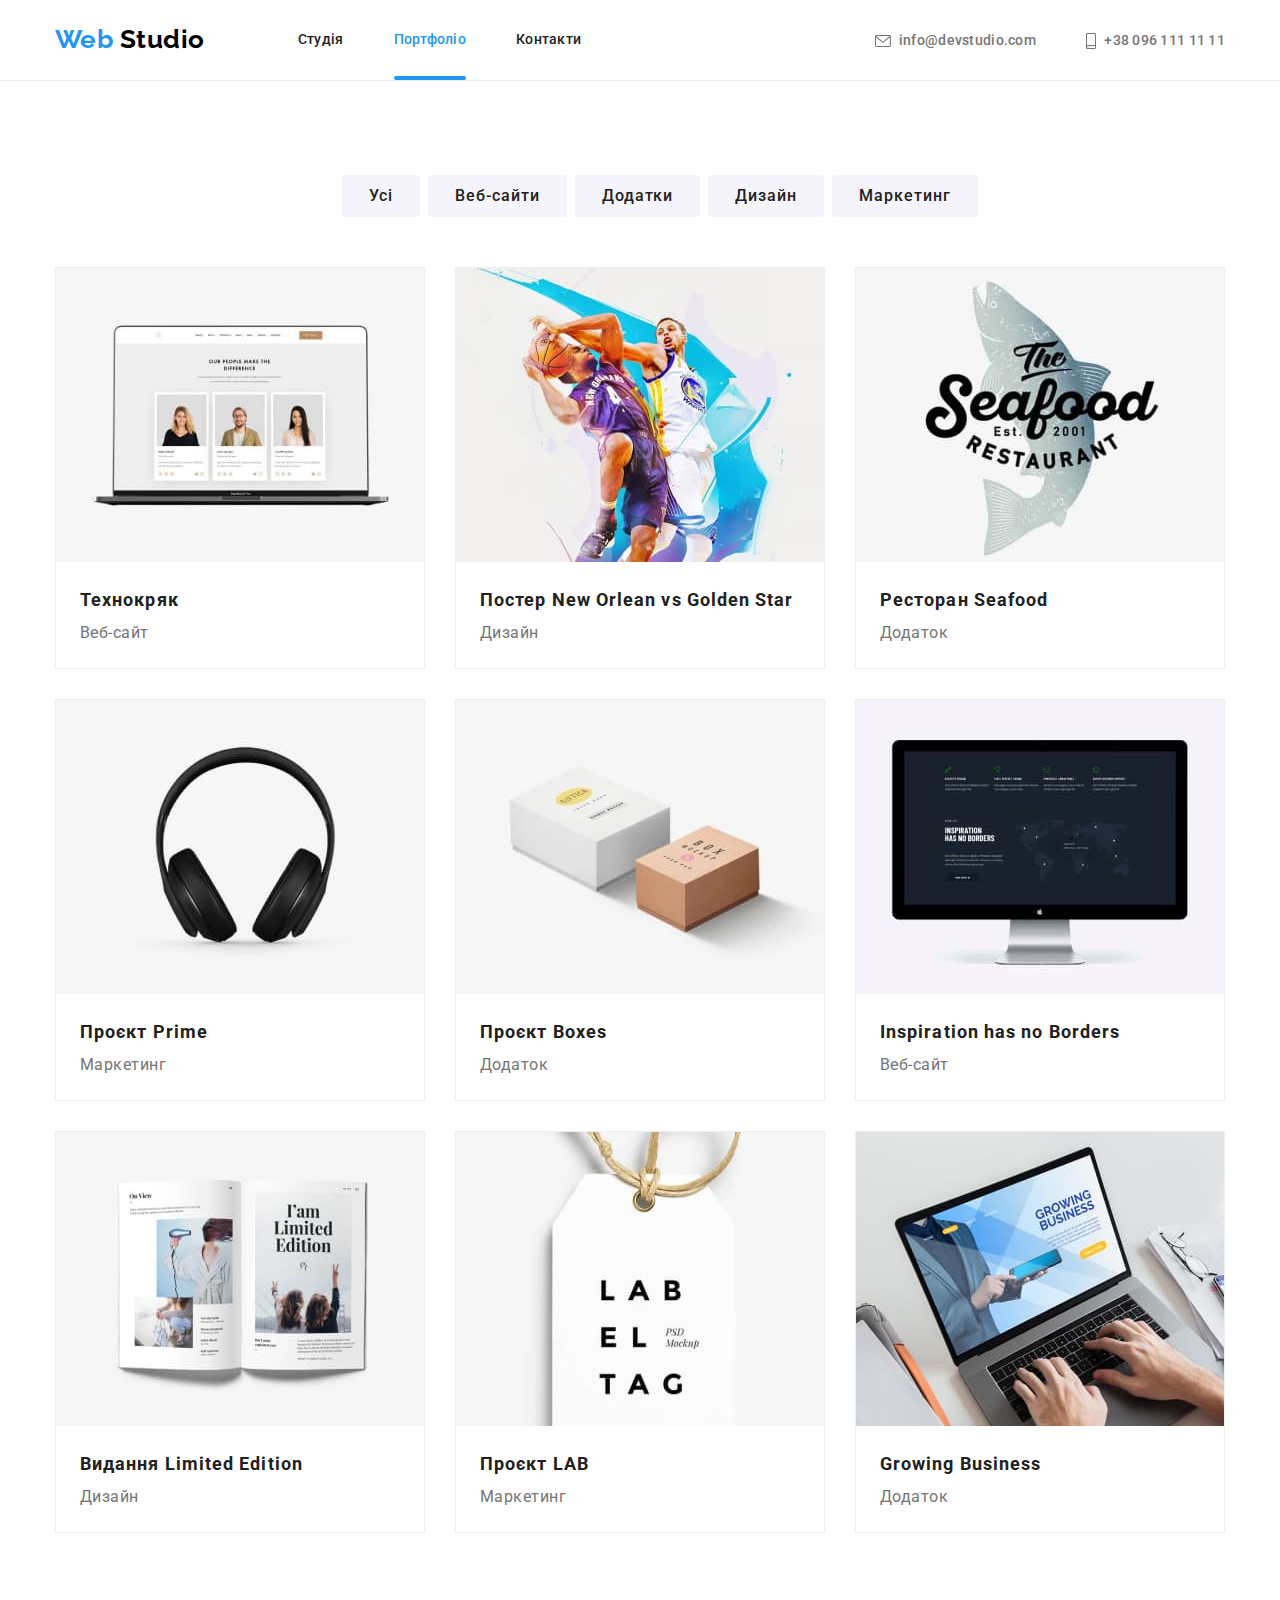
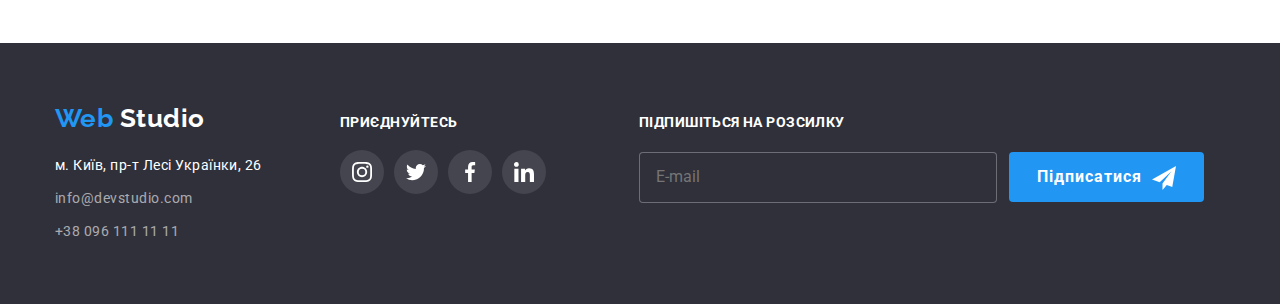
==== portfolio.html @ bea68368 "скопирова проект номер 6" ====
<!DOCTYPE html>
<html lang="uk">
	<head>
		<meta charset="UTF-8" />
		<meta http-equiv="X-UA-Compatible" content="IE=edge" />
		<meta name="viewport" content="width=device-width, initial-scale=1.0" />
		<link rel="preconnect" href="https://fonts.googleapis.com" />
		<link rel="preconnect" href="https://fonts.gstatic.com" crossorigin />
		<link
			href="https://fonts.googleapis.com/css2?family=Raleway:wght@700&family=Roboto:wght@400;500;700;900&display=swap"
			rel="stylesheet"
		/>
		<link
			rel="stylesheet"
			href="https://cdnjs.cloudflare.com/ajax/libs/modern-normalize/1.1.0/modern-normalize.min.css"
		/>
		<title>Web Studio Site</title>
		<link rel="stylesheet" href="CSS/styles.css" />
	</head>
	<body>
		<header class="page-header portfolio">
			<div class="container head">
				<nav>
					<ul class="site-nav">
						<li class="item icon">
							<a href="./index.html" class="logo">
								<span class="part-logo">Web</span>
								Studio
							</a>
						</li>
						<li class="item"><a href="./index.html" class="link">Студія</a></li>
						<li class="item"><a href="./portfolio.html" class="link current">Портфоліо</a></li>
						<li class="item"><a href="" class="link">Контакти</a></li>
					</ul>
				</nav>

				<ul class="list">
					<li class="item">
						<a href="mailto:info@devstudio.com" class="contacts">
							<svg class="icon-head" width="16px" height="12px">
								<use href="./images/symbol-defs.svg#icon-envelope" width="16px" heigth="12px"></use>
							</svg>
							info@devstudio.com
						</a>
					</li>
					<li class="item">
						<a href="tel:+380961111111" class="contacts">
							<svg class="icon-head" width="10px" height="16px">
								<use href="./images/symbol-defs.svg#icon-smartphone" width="10px" heigth="16px"></use>
							</svg>
							+38 096 111 11 11
						</a>
					</li>
				</ul>
			</div>
		</header>
		<main>
			<section class="section filter">
				<h1 class="visually-hiden">Фільтри по наших проєтах</h1>
				<ul class="filters">
					<li class="item"><button type="button" class="button">Усі</button></li>
					<li class="item"><button type="button" class="button">Веб-сайти</button></li>
					<li class="item"><button type="button" class="button">Додатки</button></li>
					<li class="item"><button type="button" class="button">Дизайн</button></li>
					<li class="item"><button type="button" class="button">Маркетинг</button></li>
				</ul>
				<h2 class="visually-hiden">Список наших проєктів</h2>
				<div class="container project-list">
					<ul class="projects">
						<li class="item">
							<a href="" class="project-link">
							<div class="overlay-box">	
							<img src="./images/portfolioimg/portfolioimg1.jpg" alt="Превью проекта Технокряк" width="370" />
							<div class="overlay"><p class="cover-text">Ресурс пропонує комплексні пропозиції з різним рівнем функціоналу та сервісів. Все це дозволить відвідувачу отримати вичерпні відомості про компанію чи приватну особу.</p></div>
							</div>
							<div class="container-descr">
							<h3 class="section-title project">Технокряк</h3>
								<p>Веб-сайт</p>
							</div>	
							</a>
						</li>
						<li class="item">
							<a href="" class="project-link">
							<div class="overlay-box">
							<img src="./images/portfolioimg/portfolioimg2.jpg" alt="Постер New Orlean vs Golden Star" width="370" />
							<div class="overlay"><p class="cover-text">Ресурс пропонує комплексні пропозиції з різним рівнем функціоналу та сервісів. Все це дозволить відвідувачу отримати вичерпні відомості про компанію чи приватну особу.</p></div>
							</div>
							<div class="container-descr">
							<h3 class="section-title project">
								Постер
								<span lang="en">New Orlean vs Golden Star</span>
							</h3>
							<p>Дизайн</p>
							</div>
							</a>
						</li>
						<li class="item">
							<a href="" class="project-link">
								<div class="overlay-box">
							<img src="./images/portfolioimg/portfolioimg3.jpg" alt="Превью додатка ресторана Seafood" width="370" />
							<div class="overlay"><p class="cover-text">Ресурс пропонує комплексні пропозиції з різним рівнем функціоналу та сервісів. Все це дозволить відвідувачу отримати вичерпні відомості про компанію чи приватну особу.</p></div>
							</div>
							<div class="container-descr">
							<h3 class="section-title project">
								Ресторан
								<span lang="en">Seafood</span>
							</h3>
							<p>Додаток</p>
							</div>
							</a>
						</li>
						<li class="item">
							<a href="" class="project-link">
								<div class="overlay-box">
							<img src="./images/portfolioimg/portfolioimg4.jpg" alt="Превью проекта Prime" width="370" />
							<div class="overlay"><p class="cover-text">Ресурс пропонує комплексні пропозиції з різним рівнем функціоналу та сервісів. Все це дозволить відвідувачу отримати вичерпні відомості про компанію чи приватну особу.</p></div>
							</div>
							<div class="container-descr">
							<h3 class="section-title project">
								Проєкт
								<span lang="en">Prime</span>
							</h3>
							<p>Маркетинг</p>
							</div>
							</a>
						</li>
						<li class="item">
							<a href="" class="project-link">
								<div class="overlay-box">
							<img src="./images/portfolioimg/portfolioimg5.jpg" alt="Превью проєкта Boxes" width="370" />
							<div class="overlay"><p class="cover-text">Ресурс пропонує комплексні пропозиції з різним рівнем функціоналу та сервісів. Все це дозволить відвідувачу отримати вичерпні відомості про компанію чи приватну особу.</p></div>
							</div>
							<div class="container-descr">
							<h3 class="section-title project">
								Проєкт
								<span lang="en">Boxes</span>
							</h3>
							<p>Додаток</p>
							</div>
							</a>
						</li>
						<li class="item">
							<a href="" class="project-link">
								<div class="overlay-box">
							<img
								src="./images/portfolioimg/portfolioimg6.jpg"
								alt="Превью веб сайта Inspiration has no Borders"
								width="370"
							/>
							<div class="overlay"><p class="cover-text">Ресурс пропонує комплексні пропозиції з різним рівнем функціоналу та сервісів. Все це дозволить відвідувачу отримати вичерпні відомості про компанію чи приватну особу.</p></div>
							</div>
							<div class="container-descr">
							<h3 lang="en" class="section-title project">Inspiration has no Borders</h3>
							<p>Веб-сайт</p>
							</div>
							</a>
						</li>
						<li class="item">
							<a href="" class="project-link">
								<div class="overlay-box">
							<img src="./images/portfolioimg/portfolioimg7.jpg" alt="Превью видання Limited Edition" width="370" />
							<div class="overlay"><p class="cover-text">Ресурс пропонує комплексні пропозиції з різним рівнем функціоналу та сервісів. Все це дозволить відвідувачу отримати вичерпні відомості про компанію чи приватну особу.</p></div>
							</div>
							<div class="container-descr">
							<h3 class="section-title project">
								Видання
								<span lang="en">Limited Edition</span>
							</h3>
							<p>Дизайн</p>
							</div>
							</a>
						</li>
						<li class="item">
							<a href="" class="project-link">
								<div class="overlay-box">
							<img src="./images/portfolioimg/portfolioimg8.jpg" alt="Превью проєкта LAB" width="370" />
							<div class="overlay"><p class="cover-text">Ресурс пропонує комплексні пропозиції з різним рівнем функціоналу та сервісів. Все це дозволить відвідувачу отримати вичерпні відомості про компанію чи приватну особу.</p></div>
							</div>
							<div class="container-descr">
							<h3 class="section-title project">
								Проєкт
								<span lang="en">LAB</span>
							</h3>
							<p>Маркетинг</p>
							</div>
							</a>
						</li>
						<li class="item">
							<a href="" class="project-link">
								<div class="overlay-box">
							<img src="./images/portfolioimg/portfolioimg9.jpg" alt="Превью додатка Growing Business" width="370" />
							<div class="overlay"><p class="cover-text">Ресурс пропонує комплексні пропозиції з різним рівнем функціоналу та сервісів. Все це дозволить відвідувачу отримати вичерпні відомості про компанію чи приватну особу.</p></div>
							</div>
							<div class="container-descr">
							<h3 lang="en" class="section-title project">Growing Business</h3>
							<p>Додаток</p>
							</div>
							</a>
						</li>
					</ul>
				</div>
			</section>
		</main>
		<footer class="page-footer">
			<div class="footer-block">
				<div class="container foot">
					<a href="./index.html" class="logo">
						<span class="part-logo">Web</span>
						Studio
					</a>
					<address class="address">
						<p class="street">м. Київ, пр-т Лесі Українки, 26</p>
						<ul>
							<li class="mail"><a href="mailto:info@devstudio.com" class="contacts mail">info@devstudio.com</a></li>
							<li><a href="tel:+380961111111" class="contacts">+38 096 111 11 11</a></li>
						</ul>
					</address>
				</div>
				<div class="foot-networkslist">
					<h4 class="join-us">Приєднуйтесь</h4>
					<ul class="networks-list">
								<li class="item">
									<a href="" class="networks webstudio">
										<svg class="networks-icon" width="20px" height="20px">
											<use href="./images/symbol-defs.svg#icon-instagram"></use>
										</svg>
									</a>
								</li>
								<li class="item">
									<a href="" class="networks  webstudio">
										<svg class="networks-icon" width="20px" height="20px">
											<use href="./images/symbol-defs.svg#icon-twitter"></use>
										</svg>
									</a>
								</li>
								<li class="item">
									<a href="" class="networks  webstudio">
										<svg class="networks-icon" width="20px" height="20px">
											<use href="./images/symbol-defs.svg#icon-facebook"></use>
										</svg>
									</a>
								</li>
								<li class="item">
									<a href="" class="networks  webstudio">
										<svg class="networks-icon" width="20px" height="20px">
											<use href="./images/symbol-defs.svg#icon-linkedin"></use>
										</svg>
									</a>
								</li>
							</ul>
						</li>
					</ul>
				</div>
				<div class="subscribe-container">
					<b class="subscribe">Підпишіться на розсилку</b>
					<form class="subscribe-form" autocomplete="off">
						<label class="subscribe-label">
							<input type="email" name="email" class="subscribe-input" placeholder="E-mail">
						</label>
						<button type="submit" class="button subscr">Підписатися</button>
					</form>
				</div>
			</div>
		</footer>
	</body>
</html>
---- CSS/styles.css ----
/* #2196F3 - акцент */
/* #757575 - цвет контактов шапки */
/* #212121 - цвет заголовков, цвет навигации*/
/* #757575 - цвет абзацев */
/* #2F303A - цвет герой-футер */
/* #F5F5F5 - цвет секция 3,4 */
/* #F5F4FA - цвет секция команда */
/* #000000 - цвет лого */
/* #FFFFFF - цвет адрес,  цвет фона шапки, главного заголовка */
:root {
	--acent-color: #2196f3;
	--primary-text-color: #757575;
	--title-text-color: #212121;
}

body {
	background-color: #ffffff;
	color: var(--primary-text-color);
	font-family: Roboto, sans-serif;
	letter-spacing: 0.03em;
	/* width: 1600px; */
	justify-content: center;
}
ul {
	list-style: none;
}
.visually-hiden {
	position: absolute;
	width: 1px;
	height: 1px;
	margin: -1px;
	border: 0;
	padding: 0;
	clip: rect(0, 0, 0, 0);
	overflow: hidden;
}
/* Header CSS */
.container {
	width: 1200px;
	padding-left: 15px;
	padding-right: 15px;
	margin: 0 auto;
}
.head {
	display: flex;
	align-items: center;
}
.page-header {
	background-color: #ffffff;
}
nav {
	display: block;
}
.logo {
	display: block;
	padding-top: 24px;
	padding-bottom: 25px;
	color: #000000;
	font-family: Raleway, sans-serif;
	font-weight: 700;
	font-size: 26px;
	line-height: 1.19;
	text-decoration: none;
}

.part-logo {
	color: var(--acent-color);
}
.site-nav {
	display: flex;
	padding: 0;
	margin: 0;
}
.site-nav .item:not(:last-child) {
	margin-right: 50px;
}
.site-nav .item:first-child {
	margin-right: 93px;
}

.site-nav .link {
	display: block;
	padding-top: 32px;
	padding-bottom: 32px;

	color: var(--title-text-color);
	font-weight: 500;
	font-size: 14px;
	line-height: 1.14;
	letter-spacing: 0.02em;
	text-decoration: none;

	transition-property: color;
	transition-duration: 250ms;
	transition-timing-function: cubic-bezier(0.4, 0, 0.2, 1);
}
.site-nav .link:hover,
.site-nav .link:focus {
	color: var(--acent-color);
}
.site-nav .link.current {
	position: relative;
	color: var(--acent-color);
}
.site-nav .link.current::after {
	position: absolute;
	content: "";
	height: 4px;
	width: 100%;
	background-color: var(--acent-color);
	bottom: 0;
	left: 0;
	border-radius: 2px;
}

.list {
	display: flex;
	margin: 0;
	padding: 0;
	margin-left: auto;
}

.list .item:not(:last-child) {
	margin-right: 50px;
}
/* .list .item:first-child {
	margin-right: 50px;
} */

.page-header .contacts {
	color: #757575;
	fill: #757575;
	font-weight: 500;
	font-size: 14px;
	line-height: 1.14;
	letter-spacing: 0.02em;
	text-decoration: none;

	transition-property: fill, color;
	transition-duration: 250ms;
	transition-timing-function: cubic-bezier(0.4, 0, 0.2, 1);
}
.page-header .contacts:hover,
.page-header .contacts:focus {
	color: var(--acent-color);
	fill: var(--acent-color);
}
.icon-head {
	margin-right: 5px;
	vertical-align: middle;
}

/* Hero CSS */

.hero {
	margin: 0 auto;
	width: 1600px;
	height: 600px;
	padding-top: 200px;
	padding-bottom: 210px;
	background-color: #2f303a;
	background-image: linear-gradient(to right, rgba(47, 48, 58, 0.4), rgba(47, 48, 58, 0.4)), url("../images/Hero.jpg");
	background-position: center;
	text-align: center;
	justify-content: center;
}

.hero-title {
	margin-top: 0;
	margin-bottom: 30px;

	color: #ffffff;
	font-weight: 900;
	font-size: 44px;
	line-height: 1.36;
	letter-spacing: 0.06em;
	text-align: center;
	text-transform: uppercase;
}
.button {
	padding: 10px 32px;
	background-color: var(--acent-color);
	font-family: Roboto, sans-serif;
	color: #ffffff;
	cursor: pointer;
	font-weight: 700;
	font-size: 16px;
	line-height: 1.88;
	letter-spacing: 0.06em;
	border-radius: 4px;
	border-color: transparent;
}
.backdrop {
	position: fixed;
	left: 0;
	top: 0;
	width: 100%;
	height: 100%;

	background-color: rgba(0, 0, 0, 0.2);
	z-index: 1;
	transition-property: opacity;
	transition-duration: 250ms;
	transition-timing-function: cubic-bezier(0.4, 0, 0.2, 1);
}
.modal {
	position: absolute;
	top: 50%;
	left: 50%;
	transform: translate(-50%, -50%) scale(1);
	width: 512px;
	/* height: 581px; */
	background-color: #ffffff;
	justify-content: center;
	align-items: center;
	padding: 8px;
	transition: transform 250ms cubic-bezier(0.4, 0, 0.2, 1);
}
.close-modal {
	position: absolute;
	top: 8px;
	right: 8px;
	display: flex;
	margin-left: auto;
	padding: 0;
	width: 30px;
	height: 30px;
	border: 1px solid;
	border-radius: 50%;
	border-color: rgba(0, 0, 0, 0.1);
	fill: #000000;
	background-color: transparent;
	transition-property: fill;
	transition-duration: 250ms;
	transition-timing-function: cubic-bezier(0.4, 0, 0.2, 1);
	cursor: pointer;
}
.close-modal:hover,
.close-modal:focus {
	fill: var(--acent-color);
}
.backdrop.is-hidden {
	opacity: 0;
	pointer-events: none;
}
.backdrop.is-hidden .modal {
	transform: translate(-50%, -50%) scale(0.8);
}

/* FORM CSS*/
.form-container {
	width: 100%px;
	padding: 32px;
}
.form-title {
	display: block;
	font-size: 20px;
	font-weight: 700;
	color: #212121;
	line-height: 1.17;
	letter-spacing: 0.03em;
	text-align: center;
	margin-bottom: 12px;
}

.form-label {
	display: flex;
	flex-direction: column;
	margin-bottom: 10px;
}
.input-container {
	display: flex;
	position: relative;
	width: 100%;
	fill: #212121;
	transition-property: fill;
	transition-duration: 250ms;
	transition-timing-function: cubic-bezier(0.4, 0, 0.2, 1);
}
.icon-form {
	position: absolute;
	top: 50%;
	left: 15px;
	transform: translate(0%, -50%);
}
.form-area {
	outline: none;
	display: block;
	width: 100%;
	border: 1px solid rgba(33, 33, 33, 0.2);
	border-radius: 4px;
	padding: 11px 42px;
	font-size: 12px;
	line-height: 16px;
	transition-property: border-color;
	transition-duration: 250ms;
	transition-timing-function: cubic-bezier(0.4, 0, 0.2, 1);
}
.form-area:focus {
	border-color: #2196f3;
}
.input-container:focus-within {
	fill: #2196f3;
}

.label-name {
	margin-right: auto;
	margin-bottom: 4px;
	font-size: 12px;
	color: #757575;
	line-height: 1.16;
	letter-spacing: 0.01em;
}
.coment-form {
	outline: none;
	resize: none;
	padding: 12px 16px;
	height: 120px;
	border: 1px solid rgba(33, 33, 33, 0.2);
	border-radius: 4px;
	transition-property: border-color;
	transition-duration: 250ms;
	transition-timing-function: cubic-bezier(0.4, 0, 0.2, 1);
}
.coment-form:focus {
	border-color: #2196f3;
}
.coment-form::placeholder {
	font-size: 14px;
	color: rgba(117, 117, 117, 0.5);
	line-height: 1.16;
	letter-spacing: 0.01em;
}

.label-check {
	display: block;
	margin-right: auto;
	margin-top: 20px;
	align-items: center;
	justify-content: center;
}
.check-agree {
	font-size: 14px;
	line-height: 1.71;
	color: #757575;
	letter-spacing: 0.03em;
}
.check-agree a {
	font-size: 14px;
	line-height: 1.71;
	color: var(--acent-color);
	letter-spacing: 0.03em;
}
.checkbox {
	position: absolute;
	width: 1px;
	height: 1px;
	margin: -1px;
	border: 0;
	padding: 0;
	clip: rect(0, 0, 0, 0);
	overflow: hidden;
}
.check-icon {
	display: inline-block;
	width: 16px;
	height: 15px;
	border: 2px solid #212121;
	border-radius: 4px;
	margin-right: 7px;
	vertical-align: middle;
	transition-property: border-color, background-image, background-color;
	transition-duration: 250ms;
	transition-timing-function: cubic-bezier(0.4, 0, 0.2, 1);
}
.checkbox:checked + .check-icon {
	/* background-origin: border-box; */
	border-color: transparent;
	background-color: #2196f3;
	background-image: url("../images/icon-check.svg");
	background-size: contain;
	background-repeat: no-repeat;
	background-position: center;
}
.sumbit-form {
	display: block;
	margin: 0 auto;
	margin-top: 30px;
	font-size: 16px;
	font-weight: 700;
	line-height: 1.87;
	letter-spacing: 0.06em;
	padding: 10px 52px;
	color: #ffffff;
	background-color: var(--acent-color);
	border-radius: 4px;
	border-color: transparent;
	cursor: pointer;
}
/* MAIN CSS (without hero) */
.section.features {
	padding-top: 94px;
	padding-bottom: 59px;
}
.section .section-title {
	color: var(--title-text-color);

	font-size: 14px;
	line-height: 1.14;
}

.preference {
	display: flex;
	width: 1200px;
	padding-left: 15px;
	padding-right: 15px;
	margin: 0 auto;
}
.preference .item {
	width: 270px;
}
.preference .item:not(:last-child) {
	margin-right: 30px;
}

.preference .section-title {
	margin-top: 0;
	margin-bottom: 10px;
}
/* .preference .item::before {
	display: block;
	content: "";
	height: 120px;
	background-color: #f5f4fa;
	margin-bottom: 30px;
	background-position: center;
	background-repeat: no-repeat;
	background-size: 70px 70px; */

/* .details::before { */
/* background-image: url("../images/antenna\ 1.svg"); */
.iconbox {
	border-radius: 4px;
	background-color: #f5f4fa;
	/* height: 120px; */
	text-align: center;
	align-items: center;
	margin-bottom: 30px;
}
.iconbox .icon {
	margin-top: 25px;
	margin-bottom: 25px;
}

.preference .text {
	font-size: 14px;
	line-height: 1.71;
	margin-top: 0;
	margin-bottom: 0;
}

/* .container.teams {
	padding-bottom: 94px;
	padding-top: 94px;
} */
.section.workfield {
	width: 1200px;
	padding-left: 15px;
	padding-right: 15px;
	margin: 0 auto;
	padding-top: 56px;
	padding-bottom: 94px;
}
.our-workfield {
	display: flex;
	padding: 0;
}
.our-workfield .item {
	width: 370px;
	height: 294px;
	position: relative;
}
.item-descr {
	display: block;
	position: absolute;
	text-align: center;
	justify-content: center;
	height: 70px;
	width: 370px;
	background-color: rgba(47, 48, 58, 0.8);
	bottom: 0px;
	left: 0;
	padding-top: 27px;
	padding-bottom: 27px;
}
.item-descr h3 {
	font-size: 14px;
	font-weight: 700;
	line-height: 1.17;
	letter-spacing: 0.03em;
	text-transform: uppercase;
	color: #ffffff;
	margin: 0;
}

.team .item {
	border: 1px solid #eeeeee;
	border-bottom-right-radius: 4px;
	border-bottom-left-radius: 4px;
	box-shadow: 0px 1px 3px rgba(0, 0, 0, 0.12), 0px 1px 1px rgba(0, 0, 0, 0.14), 0px 2px 1px rgba(0, 0, 0, 0.2);
}
.our-workfield .item:not(:last-child) {
	margin-right: 30px;
}

.section-title.work,
.section-title.crew,
.section-title.clients {
	margin-top: 0;
	margin-bottom: 50px;
	font-size: 36px;
	line-height: 1.17;
	text-align: center;
}

.section.team {
	background-color: #f5f4fa;
	padding-top: 94px;
	padding-bottom: 94px;
}
.team {
	display: flex;
	padding: 0;
	margin: 0;
}
.team .item {
	background-color: #ffffff;
	width: 270px;
}
.team .item:not(:last-child) {
	margin-right: 30px;
}
.team-descr {
	padding: 30px 32px;
}
.section-title.person {
	margin: 0;
	margin-bottom: 10px;
	font-weight: 500;
	font-size: 16px;
	line-height: 1.2;
	text-align: center;
}

.position {
	margin-top: 0;
	margin-bottom: 16px;
	font-size: 16px;
	line-height: 1.2;
	text-align: center;
}
.networks-list {
	display: flex;
	justify-content: center;
	margin: 0;
	padding: 0;
}
.networks-list .item {
	background-color: transparent;
	box-shadow: none;
	border-color: transparent;
	border-radius: 50%;
}
.networks {
	width: 44px;
	height: 44px;
	display: flex;
	justify-content: center;
	align-items: center;
	border-radius: 50%;
	background-color: transparent;
	fill: #afb1b8;

	transition-property: background-color, fill;
	transition-duration: 250ms;
	transition-timing-function: cubic-bezier(0.4, 0, 0.2, 1);
}
.networks-list .item:not(:last-child) {
	margin-right: 10px;
}

.networks:hover,
.networks:focus {
	background-color: var(--acent-color);
	fill: #ffffff;
}
.networks-icon {
	width: 20px;
	height: 20px;
}

.section.our-clients {
	padding-top: 94px;
	padding-bottom: 94px;
}

.clients-list {
	display: flex;
	justify-content: center;
	padding: 0;
	margin: 0;
}

.client-link {
	fill: #afb1b8;
	display: flex;
	justify-content: center;
	align-items: center;
	height: 92px;
	width: 170px;
	border: 1px solid #afb1b8;
	border-radius: 4px;

	transition-property: fill;
	transition-duration: 250ms;
	transition-timing-function: cubic-bezier(0.4, 0, 0.2, 1);
}

.client-link:hover,
.client-link:focus {
	border-color: var(--acent-color);
	fill: var(--acent-color);
}
.clients-list .item:not(:last-child) {
	margin-right: 30px;
}
/* footer CSS */

.page-footer {
	background-color: #2f303a;
	padding-top: 60px;
	padding-bottom: 60px;
}
.footer-block {
	display: flex;
	width: 1200px;
	margin: 0 auto;
	align-items: baseline;
}
.container.foot {
	width: 270px;
	margin: 0;
}
.page-footer .logo {
	padding-top: 0;
	padding-bottom: 0;
	color: #ffffff;
}
.street {
	margin: 0;
	margin-bottom: 9px;
	color: #ffffff;
	font-style: normal;
	font-size: 14px;
	line-height: 1.71;
}
.address {
	margin-top: 20px;
}
.address ul {
	padding: 0;
	margin: 0;
}
.mail {
	margin-bottom: 9px;
}
.page-footer .contacts {
	color: rgba(255, 255, 255, 0.6);
	font-style: normal;

	font-size: 14px;
	line-height: 1.71;
	text-decoration: none;
}
.foot-networkslist {
	font-size: 14px;
	font-weight: 700;
	color: #ffffff;
	text-transform: uppercase;
	padding-left: 30px;
}
.join-us {
	margin: 0;
	margin-bottom: 20px;
}
.networks.webstudio {
	background-color: rgba(255, 255, 255, 0.1);
	fill: #ffffff;
	cursor: pointer;
}
.networks.webstudio:hover,
.networks.webstudio:focus {
	background-color: var(--acent-color);
}
.subscribe-container {
	padding-left: 93px;
}
.subscribe {
	display: block;
	color: #ffffff;
	font-weight: 700;
	font-size: 14px;
	line-height: 1.43;
	letter-spacing: 0.03em;
	text-transform: uppercase;
	margin-bottom: 20px;
}
.subscribe-form {
	display: flex;
	align-items: center;
}
.subscribe-input {
	width: 358px;
	margin-right: 12px;
	padding: 15px 16px;
	outline: none;
	border: 1px solid rgba(255, 255, 255, 0.3);
	border-radius: 4px;
	background-color: #2f303a;
	color: #ffffff;
}
.button.subscr {
	padding: 0;
	padding: 10px 28px;
	border: none;
}
.button.subscr::after {
	content: "";
	display: inline-block;
	vertical-align: middle;
	margin-left: 10px;
	width: 24px;
	height: 24px;
	background-color: transparent;
	background-image: url(../images/icon-send.svg);
	background-position: center;
	background-size: contain;
}
.subscribe-button {
	/* font-family: Roboto, sans-serif;
	padding: 10px 28px;
	border-color: transparent;
	background-color: var(--acent-color);
	color: #ffffff;
	font-size: 16px;
	line-height: 1.87;
	letter-spacing: 0.06em;
	border-radius: 4px; */
}
/* portfolio filters CSS */
.page-header.portfolio {
	border-bottom: 1px solid #ececec;
}
.section.filter {
	padding-top: 94px;
	padding-bottom: 94px;
}
.filters {
	display: flex;
	margin: 0;
	justify-content: center;
}

.filters .button {
	border-color: transparent;
	border-radius: 4px;
	padding: 6px 25px;

	color: #212121;
	background-color: #f5f4fa;
	font-weight: 500;
	font-size: 16px;
	line-height: 1.62;

	transition-property: background-color, color;
	transition-duration: 250ms;
	transition-timing-function: cubic-bezier(0.4, 0, 0.2, 1);
}
.filters .item:not(:last-child) {
	margin-right: 8px;
}

.filters .button:hover,
.filters .button:focus {
	color: #ffffff;
	background-color: var(--acent-color);
}
.container.project-list {
	padding-top: 50px;
}
.section-title.project {
	margin: 0px;
	/* margin-bottom: 4px; */
	font-size: 18px;
	line-height: 2;
	letter-spacing: 0.06em;
}

.projects {
	display: flex;
	flex-wrap: wrap;
	margin-top: 0px;
	/* margin-bottom: 94px; */
	padding: 0px;
}
.project-link {
	display: block;
	width: 370;
	position: relative;

	color: #757575;
	text-decoration: none;
	cursor: pointer;
}
.projects .item {
	width: 370px;
	border: 1px solid #eeeeee;
	margin-bottom: 30px;
	margin-right: 30px;
	transition-property: box-shadow;
	transition-duration: 250ms;
	transition-timing-function: cubic-bezier(0.4, 0, 0.2, 1);
}
.project-link img {
	display: block;
}

.cover-text {
	/* display: block;
	position: absolute;
	height: 294px;
	width: 100%; */
	font-size: 18px;
	line-height: 1.55;
	letter-spacing: 0.03em;
	color: #ffffff;
	margin: 0;
	padding: 63px 24px;
	/* top: 0;
	left: 0;
	opacity: 0; */
}
.overlay-box {
	position: relative;
	overflow: hidden;
}
.overlay {
	position: absolute;
	top: 0;
	left: 0;
	width: 100%;
	height: 100%;
	background-color: rgba(33, 150, 243, 0.9);
	transform: translateY(100%);
	transition: transform 250ms cubic-bezier(0.4, 0, 0.2, 1);
}

.project-link:hover .overlay,
.project-link:focus .overlay {
	transform: translate(0);
}

.project-descr {
	padding: 20px 24px;
}
.projects .item:nth-child(3n) {
	margin-right: 0px;
}
.projects .item:nth-last-child(-n + 3) {
	margin-bottom: 0px;
}
.projects .item:hover,
.projects .item:focus {
	box-shadow: 0px 1px 1px rgba(0, 0, 0, 0.12), 0px 4px 4px rgba(0, 0, 0, 0.06), 1px 4px 6px rgba(0, 0, 0, 0.16);
}

.project-link p {
	margin: 0;
	/* margin-bottom: 20px; */
	font-size: 16px;
	line-height: 1.88;
}
.container-descr {
	width: 370px;
	padding: 20px 24px;
}

/* .projects p,
.projects h3 {
	margin-left: 24px;
} */
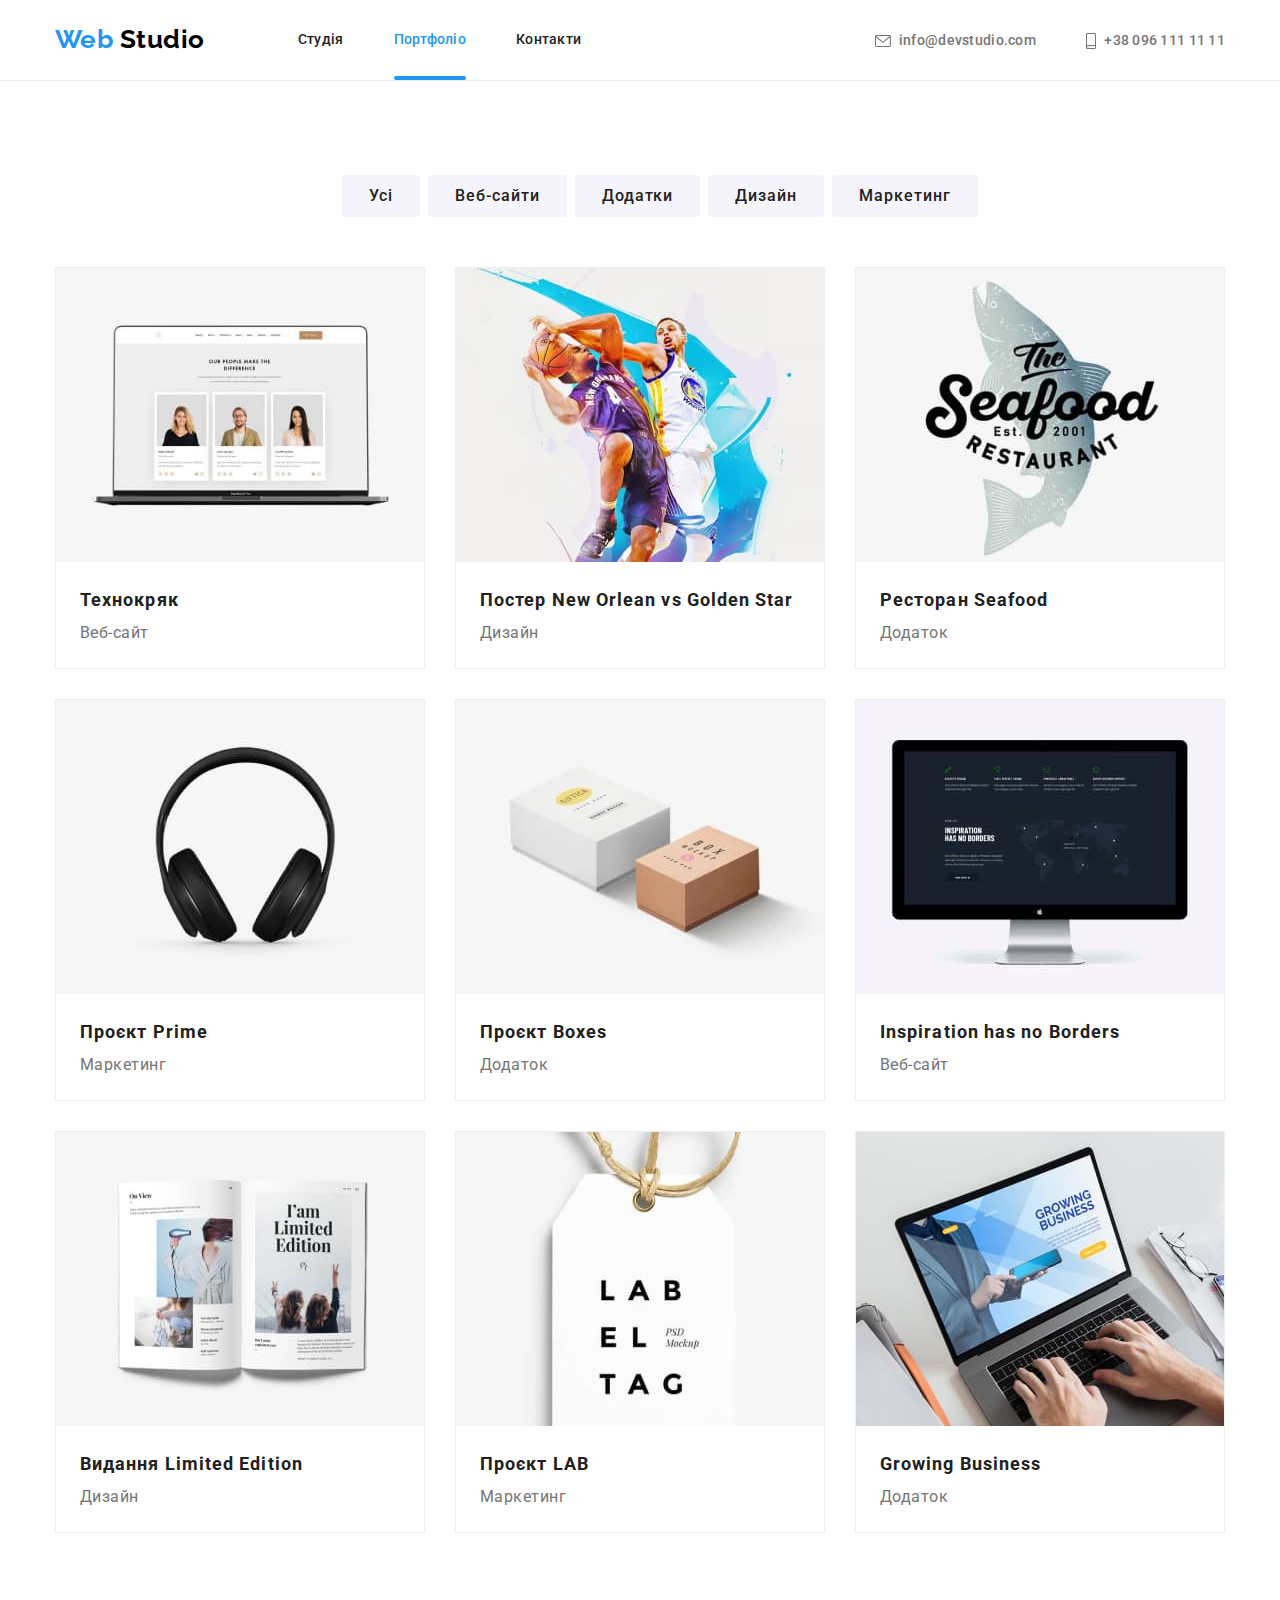
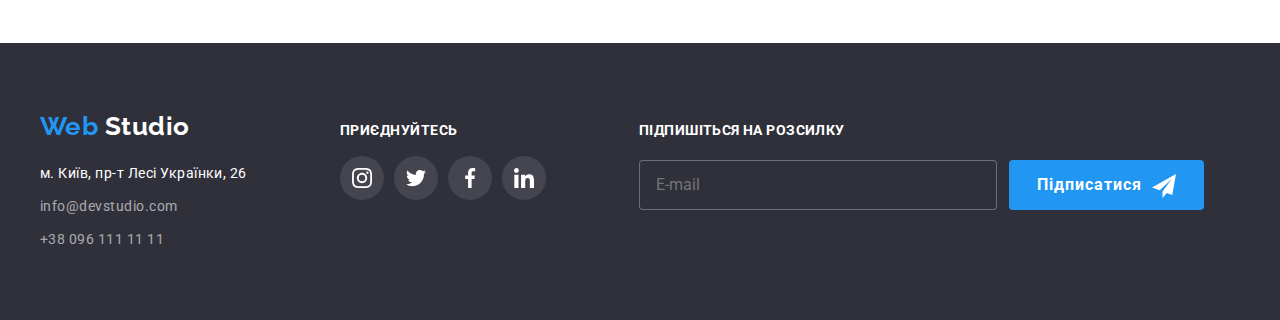
==== commit c01be111: "додав класи згідно BEM" ====
--- a/portfolio.html
+++ b/portfolio.html
@@ -18,34 +18,34 @@
 		<link rel="stylesheet" href="CSS/styles.css" />
 	</head>
 	<body>
-		<header class="page-header portfolio">
-			<div class="container head">
-				<nav>
-					<ul class="site-nav">
-						<li class="item icon">
+		<header class="page-header page-header--botom-line">
+			<div class="container container--position">
+				<nav class="nav">
+					<ul class="nav_list">
+						<li class="nav_item">
 							<a href="./index.html" class="logo">
-								<span class="part-logo">Web</span>
+								<span class="logo_design">Web</span>
 								Studio
 							</a>
 						</li>
-						<li class="item"><a href="./index.html" class="link">Студія</a></li>
-						<li class="item"><a href="./portfolio.html" class="link current">Портфоліо</a></li>
-						<li class="item"><a href="" class="link">Контакти</a></li>
+						<li class="nav_item"><a href="./index.html" class="nav_link ">Студія</a></li>
+						<li class="nav_item"><a href="./portfolio.html" class="nav_link nav_link--current">Портфоліо</a></li>
+						<li class="nav_item"><a href="" class="nav_link">Контакти</a></li>
 					</ul>
 				</nav>
 
-				<ul class="list">
-					<li class="item">
-						<a href="mailto:info@devstudio.com" class="contacts">
-							<svg class="icon-head" width="16px" height="12px">
+				<ul class="contacts">
+					<li class="contacts_item">
+						<a href="mailto:info@devstudio.com" class="contacts_link">
+							<svg class=" contacts_icon" width="16px" height="12px">
 								<use href="./images/symbol-defs.svg#icon-envelope" width="16px" heigth="12px"></use>
 							</svg>
 							info@devstudio.com
 						</a>
 					</li>
-					<li class="item">
-						<a href="tel:+380961111111" class="contacts">
-							<svg class="icon-head" width="10px" height="16px">
+					<li class="contacts_item">
+						<a href="tel:+380961111111" class="contacts_link">
+							<svg class="contacts_icon" width="10px" height="16px">
 								<use href="./images/symbol-defs.svg#icon-smartphone" width="10px" heigth="16px"></use>
 							</svg>
 							+38 096 111 11 11
@@ -55,145 +55,145 @@
 			</div>
 		</header>
 		<main>
-			<section class="section filter">
+			<section class="section">
 				<h1 class="visually-hiden">Фільтри по наших проєтах</h1>
-				<ul class="filters">
-					<li class="item"><button type="button" class="button">Усі</button></li>
-					<li class="item"><button type="button" class="button">Веб-сайти</button></li>
-					<li class="item"><button type="button" class="button">Додатки</button></li>
-					<li class="item"><button type="button" class="button">Дизайн</button></li>
-					<li class="item"><button type="button" class="button">Маркетинг</button></li>
+				<ul class="filters_list">
+					<li class="filters_item"><button type="button" class="button button--color">Усі</button></li>
+					<li class="filters_item"><button type="button" class="button button--color">Веб-сайти</button></li>
+					<li class="filters_item"><button type="button" class="button button--color">Додатки</button></li>
+					<li class="filters_item"><button type="button" class="button button--color">Дизайн</button></li>
+					<li class="filters_item"><button type="button" class="button button--color">Маркетинг</button></li>
 				</ul>
 				<h2 class="visually-hiden">Список наших проєктів</h2>
-				<div class="container project-list">
+				<div class="container container--padding-top">
 					<ul class="projects">
-						<li class="item">
-							<a href="" class="project-link">
-							<div class="overlay-box">	
+						<li class="projects_item">
+							<a href="" class="projects_link">
+							<div class="projects_overlay-box">	
 							<img src="./images/portfolioimg/portfolioimg1.jpg" alt="Превью проекта Технокряк" width="370" />
-							<div class="overlay"><p class="cover-text">Ресурс пропонує комплексні пропозиції з різним рівнем функціоналу та сервісів. Все це дозволить відвідувачу отримати вичерпні відомості про компанію чи приватну особу.</p></div>
-							</div>
-							<div class="container-descr">
-							<h3 class="section-title project">Технокряк</h3>
-								<p>Веб-сайт</p>
+							<div class="projects_overlay"><p class="projects_overlay-text">Ресурс пропонує комплексні пропозиції з різним рівнем функціоналу та сервісів. Все це дозволить відвідувачу отримати вичерпні відомості про компанію чи приватну особу.</p></div>
+							</div>
+							<div class="projects_descr">
+							<h3 class="projects_title">Технокряк</h3>
+								<p class="projects_type">Веб-сайт</p>
 							</div>	
 							</a>
 						</li>
-						<li class="item">
-							<a href="" class="project-link">
-							<div class="overlay-box">
+						<li class="projects_item">
+							<a href="" class="projects_link">
+							<div class="projects_overlay-box">
 							<img src="./images/portfolioimg/portfolioimg2.jpg" alt="Постер New Orlean vs Golden Star" width="370" />
-							<div class="overlay"><p class="cover-text">Ресурс пропонує комплексні пропозиції з різним рівнем функціоналу та сервісів. Все це дозволить відвідувачу отримати вичерпні відомості про компанію чи приватну особу.</p></div>
-							</div>
-							<div class="container-descr">
-							<h3 class="section-title project">
+							<div class="projects_overlay"><p class="projects_overlay-text">Ресурс пропонує комплексні пропозиції з різним рівнем функціоналу та сервісів. Все це дозволить відвідувачу отримати вичерпні відомості про компанію чи приватну особу.</p></div>
+							</div>
+							<div class="projects_descr">
+							<h3 class="projects_title">
 								Постер
 								<span lang="en">New Orlean vs Golden Star</span>
 							</h3>
-							<p>Дизайн</p>
-							</div>
-							</a>
-						</li>
-						<li class="item">
-							<a href="" class="project-link">
-								<div class="overlay-box">
+							<p  class="projects_type">Дизайн</p>
+							</div>
+							</a>
+						</li>
+						<li class="projects_item">
+							<a href="" class="projects_link">
+								<div class="projects_overlay-box">
 							<img src="./images/portfolioimg/portfolioimg3.jpg" alt="Превью додатка ресторана Seafood" width="370" />
-							<div class="overlay"><p class="cover-text">Ресурс пропонує комплексні пропозиції з різним рівнем функціоналу та сервісів. Все це дозволить відвідувачу отримати вичерпні відомості про компанію чи приватну особу.</p></div>
-							</div>
-							<div class="container-descr">
-							<h3 class="section-title project">
+							<div class="projects_overlay"><p class="projects_overlay-text">Ресурс пропонує комплексні пропозиції з різним рівнем функціоналу та сервісів. Все це дозволить відвідувачу отримати вичерпні відомості про компанію чи приватну особу.</p></div>
+							</div>
+							<div class="projects_descr">
+							<h3 class="projects_title">
 								Ресторан
 								<span lang="en">Seafood</span>
 							</h3>
-							<p>Додаток</p>
-							</div>
-							</a>
-						</li>
-						<li class="item">
-							<a href="" class="project-link">
-								<div class="overlay-box">
+							<p  class="projects_type">Додаток</p>
+							</div>
+							</a>
+						</li>
+						<li class="projects_item">
+							<a href="" class="projects_link">
+								<div class="projects_overlay-box">
 							<img src="./images/portfolioimg/portfolioimg4.jpg" alt="Превью проекта Prime" width="370" />
-							<div class="overlay"><p class="cover-text">Ресурс пропонує комплексні пропозиції з різним рівнем функціоналу та сервісів. Все це дозволить відвідувачу отримати вичерпні відомості про компанію чи приватну особу.</p></div>
-							</div>
-							<div class="container-descr">
-							<h3 class="section-title project">
+							<div class="projects_overlay"><p class="projects_overlay-text">Ресурс пропонує комплексні пропозиції з різним рівнем функціоналу та сервісів. Все це дозволить відвідувачу отримати вичерпні відомості про компанію чи приватну особу.</p></div>
+							</div>
+							<div class="projects_descr">
+							<h3 class="projects_title">
 								Проєкт
 								<span lang="en">Prime</span>
 							</h3>
-							<p>Маркетинг</p>
-							</div>
-							</a>
-						</li>
-						<li class="item">
-							<a href="" class="project-link">
-								<div class="overlay-box">
+							<p class="projects_type">Маркетинг</p>
+							</div>
+							</a>
+						</li>
+						<li class="projects_item">
+							<a href="" class="projects_link">
+								<div class="projects_overlay-box">
 							<img src="./images/portfolioimg/portfolioimg5.jpg" alt="Превью проєкта Boxes" width="370" />
-							<div class="overlay"><p class="cover-text">Ресурс пропонує комплексні пропозиції з різним рівнем функціоналу та сервісів. Все це дозволить відвідувачу отримати вичерпні відомості про компанію чи приватну особу.</p></div>
-							</div>
-							<div class="container-descr">
-							<h3 class="section-title project">
+							<div class="projects_overlay"><p class="projects_overlay-text">Ресурс пропонує комплексні пропозиції з різним рівнем функціоналу та сервісів. Все це дозволить відвідувачу отримати вичерпні відомості про компанію чи приватну особу.</p></div>
+							</div>
+							<div class="projects_descr">
+							<h3 class="projects_title">
 								Проєкт
 								<span lang="en">Boxes</span>
 							</h3>
-							<p>Додаток</p>
-							</div>
-							</a>
-						</li>
-						<li class="item">
-							<a href="" class="project-link">
-								<div class="overlay-box">
+							<p  class="projects_type">Додаток</p>
+							</div>
+							</a>
+						</li>
+						<li class="projects_item">
+							<a href="" class="projects_link">
+								<div class="projects_overlay-box">
 							<img
 								src="./images/portfolioimg/portfolioimg6.jpg"
 								alt="Превью веб сайта Inspiration has no Borders"
 								width="370"
 							/>
-							<div class="overlay"><p class="cover-text">Ресурс пропонує комплексні пропозиції з різним рівнем функціоналу та сервісів. Все це дозволить відвідувачу отримати вичерпні відомості про компанію чи приватну особу.</p></div>
-							</div>
-							<div class="container-descr">
-							<h3 lang="en" class="section-title project">Inspiration has no Borders</h3>
-							<p>Веб-сайт</p>
-							</div>
-							</a>
-						</li>
-						<li class="item">
-							<a href="" class="project-link">
-								<div class="overlay-box">
+							<div class="projects_overlay"><p class="projects_overlay-text">Ресурс пропонує комплексні пропозиції з різним рівнем функціоналу та сервісів. Все це дозволить відвідувачу отримати вичерпні відомості про компанію чи приватну особу.</p></div>
+							</div>
+							<div class="projects_descr">
+							<h3 lang="en" class="projects_title">Inspiration has no Borders</h3>
+							<p  class="projects_type">Веб-сайт</p>
+							</div>
+							</a>
+						</li>
+						<li class="projects_item">
+							<a href="" class="projects_link">
+								<div class="projects_overlay-box">
 							<img src="./images/portfolioimg/portfolioimg7.jpg" alt="Превью видання Limited Edition" width="370" />
-							<div class="overlay"><p class="cover-text">Ресурс пропонує комплексні пропозиції з різним рівнем функціоналу та сервісів. Все це дозволить відвідувачу отримати вичерпні відомості про компанію чи приватну особу.</p></div>
-							</div>
-							<div class="container-descr">
-							<h3 class="section-title project">
+							<div class="projects_overlay"><p class="projects_overlay-text">Ресурс пропонує комплексні пропозиції з різним рівнем функціоналу та сервісів. Все це дозволить відвідувачу отримати вичерпні відомості про компанію чи приватну особу.</p></div>
+							</div>
+							<div class="projects_descr">
+							<h3 class="projects_title">
 								Видання
 								<span lang="en">Limited Edition</span>
 							</h3>
-							<p>Дизайн</p>
-							</div>
-							</a>
-						</li>
-						<li class="item">
-							<a href="" class="project-link">
-								<div class="overlay-box">
+							<p class="projects_type">Дизайн</p>
+							</div>
+							</a>
+						</li>
+						<li class="projects_item">
+							<a href="" class="projects_link">
+								<div class="projects_overlay-box">
 							<img src="./images/portfolioimg/portfolioimg8.jpg" alt="Превью проєкта LAB" width="370" />
-							<div class="overlay"><p class="cover-text">Ресурс пропонує комплексні пропозиції з різним рівнем функціоналу та сервісів. Все це дозволить відвідувачу отримати вичерпні відомості про компанію чи приватну особу.</p></div>
-							</div>
-							<div class="container-descr">
-							<h3 class="section-title project">
+							<div class="projects_overlay"><p class="projects_overlay-text">Ресурс пропонує комплексні пропозиції з різним рівнем функціоналу та сервісів. Все це дозволить відвідувачу отримати вичерпні відомості про компанію чи приватну особу.</p></div>
+							</div>
+							<div class="projects_descr">
+							<h3 class="projects_title">
 								Проєкт
 								<span lang="en">LAB</span>
 							</h3>
-							<p>Маркетинг</p>
-							</div>
-							</a>
-						</li>
-						<li class="item">
-							<a href="" class="project-link">
-								<div class="overlay-box">
+							<p  class="projects_type">Маркетинг</p>
+							</div>
+							</a>
+						</li>
+						<li class="projects_item">
+							<a href="" class="projects_link">
+								<div class="projects_overlay-box">
 							<img src="./images/portfolioimg/portfolioimg9.jpg" alt="Превью додатка Growing Business" width="370" />
-							<div class="overlay"><p class="cover-text">Ресурс пропонує комплексні пропозиції з різним рівнем функціоналу та сервісів. Все це дозволить відвідувачу отримати вичерпні відомості про компанію чи приватну особу.</p></div>
-							</div>
-							<div class="container-descr">
-							<h3 lang="en" class="section-title project">Growing Business</h3>
-							<p>Додаток</p>
+							<div class="projects_overlay"><p class="projects_overlay-text">Ресурс пропонує комплексні пропозиції з різним рівнем функціоналу та сервісів. Все це дозволить відвідувачу отримати вичерпні відомості про компанію чи приватну особу.</p></div>
+							</div>
+							<div class="projects_descr">
+							<h3 lang="en" class="projects_title">Growing Business</h3>
+							<p class="projects_type">Додаток</p>
 							</div>
 							</a>
 						</li>
@@ -202,47 +202,47 @@
 			</section>
 		</main>
 		<footer class="page-footer">
-			<div class="footer-block">
-				<div class="container foot">
-					<a href="./index.html" class="logo">
-						<span class="part-logo">Web</span>
+			<div class="page-footer_block">
+				<div class="address_container">
+					<a href="./index.html" class="logo logo--color">
+						<span class="logo_design">Web</span>
 						Studio
 					</a>
 					<address class="address">
-						<p class="street">м. Київ, пр-т Лесі Українки, 26</p>
-						<ul>
-							<li class="mail"><a href="mailto:info@devstudio.com" class="contacts mail">info@devstudio.com</a></li>
-							<li><a href="tel:+380961111111" class="contacts">+38 096 111 11 11</a></li>
+						<p class="address_street">м. Київ, пр-т Лесі Українки, 26</p>
+						<ul class="address_list">
+							<li class="address_item"><a href="mailto:info@devstudio.com" class="contacts contacts--style">info@devstudio.com</a></li>
+							<li class="address_item"><a href="tel:+380961111111" class="contacts contacts--style">+38 096 111 11 11</a></li>
 						</ul>
 					</address>
 				</div>
-				<div class="foot-networkslist">
-					<h4 class="join-us">Приєднуйтесь</h4>
-					<ul class="networks-list">
-								<li class="item">
-									<a href="" class="networks webstudio">
-										<svg class="networks-icon" width="20px" height="20px">
+				<div class="page-footer_networks">
+					<h4 class="networks_title">Приєднуйтесь</h4>
+					<ul class="networks_list">
+								<li class="networks_item">
+									<a href="" class="networks_link networks_link--color">
+										<svg class="networks_icon" width="20px" height="20px">
 											<use href="./images/symbol-defs.svg#icon-instagram"></use>
 										</svg>
 									</a>
 								</li>
-								<li class="item">
-									<a href="" class="networks  webstudio">
-										<svg class="networks-icon" width="20px" height="20px">
+								<li class="networks_item">
+									<a href="" class="networks_link networks_link--color">
+										<svg class="networks_icon" width="20px" height="20px">
 											<use href="./images/symbol-defs.svg#icon-twitter"></use>
 										</svg>
 									</a>
 								</li>
-								<li class="item">
-									<a href="" class="networks  webstudio">
-										<svg class="networks-icon" width="20px" height="20px">
+								<li class="networks_item">
+									<a href="" class="networks_link networks_link--color">
+										<svg class="networks_icon" width="20px" height="20px">
 											<use href="./images/symbol-defs.svg#icon-facebook"></use>
 										</svg>
 									</a>
 								</li>
-								<li class="item">
-									<a href="" class="networks  webstudio">
-										<svg class="networks-icon" width="20px" height="20px">
+								<li class="networks_item">
+									<a href="" class="networks_link networks_link--color">
+										<svg class="networks_icon" width="20px" height="20px">
 											<use href="./images/symbol-defs.svg#icon-linkedin"></use>
 										</svg>
 									</a>
@@ -251,13 +251,13 @@
 						</li>
 					</ul>
 				</div>
-				<div class="subscribe-container">
-					<b class="subscribe">Підпишіться на розсилку</b>
-					<form class="subscribe-form" autocomplete="off">
-						<label class="subscribe-label">
-							<input type="email" name="email" class="subscribe-input" placeholder="E-mail">
+				<div class="page-footer_subscribe">
+					<b class="subscribe_title">Підпишіться на розсилку</b>
+					<form class="subscribe_form" autocomplete="off">
+						<label class="subscribe_label">
+							<input type="email" name="email" class="subscribe_input" placeholder="E-mail">
 						</label>
-						<button type="submit" class="button subscr">Підписатися</button>
+						<button type="submit" class="button button--size">Підписатися</button>
 					</form>
 				</div>
 			</div>
--- a/CSS/styles.css
+++ b/CSS/styles.css
@@ -41,14 +41,14 @@
 	padding-right: 15px;
 	margin: 0 auto;
 }
-.head {
+.container--position {
 	display: flex;
 	align-items: center;
 }
 .page-header {
 	background-color: #ffffff;
 }
-nav {
+.nav {
 	display: block;
 }
 .logo {
@@ -63,22 +63,22 @@
 	text-decoration: none;
 }
 
-.part-logo {
+.logo_design {
 	color: var(--acent-color);
 }
-.site-nav {
-	display: flex;
-	padding: 0;
-	margin: 0;
-}
-.site-nav .item:not(:last-child) {
+.nav_list {
+	display: flex;
+	padding: 0;
+	margin: 0;
+}
+.nav_item:not(:last-child) {
 	margin-right: 50px;
 }
-.site-nav .item:first-child {
+.nav_item:first-child {
 	margin-right: 93px;
 }
 
-.site-nav .link {
+.nav_link {
 	display: block;
 	padding-top: 32px;
 	padding-bottom: 32px;
@@ -94,15 +94,15 @@
 	transition-duration: 250ms;
 	transition-timing-function: cubic-bezier(0.4, 0, 0.2, 1);
 }
-.site-nav .link:hover,
-.site-nav .link:focus {
+.nav_link:hover,
+.nav_link:focus {
 	color: var(--acent-color);
 }
-.site-nav .link.current {
+.nav_link--current {
 	position: relative;
 	color: var(--acent-color);
 }
-.site-nav .link.current::after {
+.nav_link--current::after {
 	position: absolute;
 	content: "";
 	height: 4px;
@@ -113,21 +113,18 @@
 	border-radius: 2px;
 }
 
-.list {
+.contacts {
 	display: flex;
 	margin: 0;
 	padding: 0;
 	margin-left: auto;
 }
 
-.list .item:not(:last-child) {
+.contacts_item:not(:last-child) {
 	margin-right: 50px;
 }
-/* .list .item:first-child {
-	margin-right: 50px;
-} */
-
-.page-header .contacts {
+
+.contacts_link {
 	color: #757575;
 	fill: #757575;
 	font-weight: 500;
@@ -140,12 +137,12 @@
 	transition-duration: 250ms;
 	transition-timing-function: cubic-bezier(0.4, 0, 0.2, 1);
 }
-.page-header .contacts:hover,
-.page-header .contacts:focus {
+.contacts_link:hover,
+.contacts_link:focus {
 	color: var(--acent-color);
 	fill: var(--acent-color);
 }
-.icon-head {
+.contacts_icon {
 	margin-right: 5px;
 	vertical-align: middle;
 }
@@ -165,7 +162,7 @@
 	justify-content: center;
 }
 
-.hero-title {
+.hero_title {
 	margin-top: 0;
 	margin-bottom: 30px;
 
@@ -216,7 +213,7 @@
 	padding: 8px;
 	transition: transform 250ms cubic-bezier(0.4, 0, 0.2, 1);
 }
-.close-modal {
+.modal_close {
 	position: absolute;
 	top: 8px;
 	right: 8px;
@@ -235,8 +232,8 @@
 	transition-timing-function: cubic-bezier(0.4, 0, 0.2, 1);
 	cursor: pointer;
 }
-.close-modal:hover,
-.close-modal:focus {
+.modal_close:hover,
+.modal_close:focus {
 	fill: var(--acent-color);
 }
 .backdrop.is-hidden {
@@ -248,11 +245,11 @@
 }
 
 /* FORM CSS*/
-.form-container {
+.form {
 	width: 100%px;
 	padding: 32px;
 }
-.form-title {
+.form_title {
 	display: block;
 	font-size: 20px;
 	font-weight: 700;
@@ -263,12 +260,12 @@
 	margin-bottom: 12px;
 }
 
-.form-label {
+.form_label {
 	display: flex;
 	flex-direction: column;
 	margin-bottom: 10px;
 }
-.input-container {
+.form_container {
 	display: flex;
 	position: relative;
 	width: 100%;
@@ -277,13 +274,13 @@
 	transition-duration: 250ms;
 	transition-timing-function: cubic-bezier(0.4, 0, 0.2, 1);
 }
-.icon-form {
+.form_icon {
 	position: absolute;
 	top: 50%;
 	left: 15px;
 	transform: translate(0%, -50%);
 }
-.form-area {
+.form_input {
 	outline: none;
 	display: block;
 	width: 100%;
@@ -296,14 +293,14 @@
 	transition-duration: 250ms;
 	transition-timing-function: cubic-bezier(0.4, 0, 0.2, 1);
 }
-.form-area:focus {
+.form_input:focus {
 	border-color: #2196f3;
 }
-.input-container:focus-within {
+.form_container:focus-within {
 	fill: #2196f3;
 }
 
-.label-name {
+.label_name {
 	margin-right: auto;
 	margin-bottom: 4px;
 	font-size: 12px;
@@ -311,7 +308,7 @@
 	line-height: 1.16;
 	letter-spacing: 0.01em;
 }
-.coment-form {
+.form_coment {
 	outline: none;
 	resize: none;
 	padding: 12px 16px;
@@ -322,36 +319,36 @@
 	transition-duration: 250ms;
 	transition-timing-function: cubic-bezier(0.4, 0, 0.2, 1);
 }
-.coment-form:focus {
+.form_coment:focus {
 	border-color: #2196f3;
 }
-.coment-form::placeholder {
+.form_coment::placeholder {
 	font-size: 14px;
 	color: rgba(117, 117, 117, 0.5);
 	line-height: 1.16;
 	letter-spacing: 0.01em;
 }
 
-.label-check {
+.form_terms {
 	display: block;
 	margin-right: auto;
 	margin-top: 20px;
 	align-items: center;
 	justify-content: center;
 }
-.check-agree {
+.form_agreement {
 	font-size: 14px;
 	line-height: 1.71;
 	color: #757575;
 	letter-spacing: 0.03em;
 }
-.check-agree a {
+.form_contract {
 	font-size: 14px;
 	line-height: 1.71;
 	color: var(--acent-color);
 	letter-spacing: 0.03em;
 }
-.checkbox {
+.form_checkbox {
 	position: absolute;
 	width: 1px;
 	height: 1px;
@@ -361,7 +358,7 @@
 	clip: rect(0, 0, 0, 0);
 	overflow: hidden;
 }
-.check-icon {
+.form_check-mark {
 	display: inline-block;
 	width: 16px;
 	height: 15px;
@@ -373,7 +370,7 @@
 	transition-duration: 250ms;
 	transition-timing-function: cubic-bezier(0.4, 0, 0.2, 1);
 }
-.checkbox:checked + .check-icon {
+.form_checkbox:checked + .form_check-mark {
 	/* background-origin: border-box; */
 	border-color: transparent;
 	background-color: #2196f3;
@@ -382,7 +379,7 @@
 	background-repeat: no-repeat;
 	background-position: center;
 }
-.sumbit-form {
+.form_sumbit {
 	display: block;
 	margin: 0 auto;
 	margin-top: 30px;
@@ -398,11 +395,14 @@
 	cursor: pointer;
 }
 /* MAIN CSS (without hero) */
-.section.features {
+.section {
 	padding-top: 94px;
+	padding-bottom: 94px;
+}
+.section--bottom-padding {
 	padding-bottom: 59px;
 }
-.section .section-title {
+.section_title {
 	color: var(--title-text-color);
 
 	font-size: 14px;
@@ -416,30 +416,19 @@
 	padding-right: 15px;
 	margin: 0 auto;
 }
-.preference .item {
+.preference_item {
 	width: 270px;
 }
-.preference .item:not(:last-child) {
+.preference_item:not(:last-child) {
 	margin-right: 30px;
 }
 
-.preference .section-title {
+.preference_title {
 	margin-top: 0;
 	margin-bottom: 10px;
 }
-/* .preference .item::before {
-	display: block;
-	content: "";
-	height: 120px;
-	background-color: #f5f4fa;
-	margin-bottom: 30px;
-	background-position: center;
-	background-repeat: no-repeat;
-	background-size: 70px 70px; */
-
-/* .details::before { */
-/* background-image: url("../images/antenna\ 1.svg"); */
-.iconbox {
+
+.preference_iconbox {
 	border-radius: 4px;
 	background-color: #f5f4fa;
 	/* height: 120px; */
@@ -447,40 +436,35 @@
 	align-items: center;
 	margin-bottom: 30px;
 }
-.iconbox .icon {
+.preference_icon {
 	margin-top: 25px;
 	margin-bottom: 25px;
 }
 
-.preference .text {
+.preference_text {
 	font-size: 14px;
 	line-height: 1.71;
 	margin-top: 0;
 	margin-bottom: 0;
 }
 
-/* .container.teams {
-	padding-bottom: 94px;
-	padding-top: 94px;
-} */
-.section.workfield {
+.section--size {
 	width: 1200px;
 	padding-left: 15px;
 	padding-right: 15px;
 	margin: 0 auto;
 	padding-top: 56px;
-	padding-bottom: 94px;
-}
-.our-workfield {
-	display: flex;
-	padding: 0;
-}
-.our-workfield .item {
+}
+.workfield {
+	display: flex;
+	padding: 0;
+}
+.workfield_item {
 	width: 370px;
 	height: 294px;
 	position: relative;
 }
-.item-descr {
+.workfield_descr {
 	display: block;
 	position: absolute;
 	text-align: center;
@@ -493,7 +477,7 @@
 	padding-top: 27px;
 	padding-bottom: 27px;
 }
-.item-descr h3 {
+.workfield_text {
 	font-size: 14px;
 	font-weight: 700;
 	line-height: 1.17;
@@ -503,19 +487,20 @@
 	margin: 0;
 }
 
-.team .item {
+.workfield_item:not(:last-child) {
+	margin-right: 30px;
+}
+
+.team_item {
+	background-color: #ffffff;
+	width: 270px;
 	border: 1px solid #eeeeee;
 	border-bottom-right-radius: 4px;
 	border-bottom-left-radius: 4px;
 	box-shadow: 0px 1px 3px rgba(0, 0, 0, 0.12), 0px 1px 1px rgba(0, 0, 0, 0.14), 0px 2px 1px rgba(0, 0, 0, 0.2);
 }
-.our-workfield .item:not(:last-child) {
-	margin-right: 30px;
-}
-
-.section-title.work,
-.section-title.crew,
-.section-title.clients {
+
+.section_title {
 	margin-top: 0;
 	margin-bottom: 50px;
 	font-size: 36px;
@@ -523,55 +508,53 @@
 	text-align: center;
 }
 
-.section.team {
+.section--color {
 	background-color: #f5f4fa;
 	padding-top: 94px;
 	padding-bottom: 94px;
 }
-.team {
-	display: flex;
-	padding: 0;
-	margin: 0;
-}
-.team .item {
-	background-color: #ffffff;
-	width: 270px;
-}
-.team .item:not(:last-child) {
+.team_list {
+	display: flex;
+	padding: 0;
+	margin: 0;
+}
+
+.team_item:not(:last-child) {
 	margin-right: 30px;
 }
-.team-descr {
+.team_descr {
 	padding: 30px 32px;
 }
-.section-title.person {
+.team_person {
 	margin: 0;
 	margin-bottom: 10px;
 	font-weight: 500;
 	font-size: 16px;
 	line-height: 1.2;
 	text-align: center;
-}
-
-.position {
+	color: #212121;
+}
+
+.team_position {
 	margin-top: 0;
 	margin-bottom: 16px;
 	font-size: 16px;
 	line-height: 1.2;
 	text-align: center;
 }
-.networks-list {
-	display: flex;
-	justify-content: center;
-	margin: 0;
-	padding: 0;
-}
-.networks-list .item {
+.networks_list {
+	display: flex;
+	justify-content: center;
+	margin: 0;
+	padding: 0;
+}
+.networks_item {
 	background-color: transparent;
 	box-shadow: none;
 	border-color: transparent;
 	border-radius: 50%;
 }
-.networks {
+.networks_link {
 	width: 44px;
 	height: 44px;
 	display: flex;
@@ -585,33 +568,28 @@
 	transition-duration: 250ms;
 	transition-timing-function: cubic-bezier(0.4, 0, 0.2, 1);
 }
-.networks-list .item:not(:last-child) {
+.networks_item:not(:last-child) {
 	margin-right: 10px;
 }
 
-.networks:hover,
-.networks:focus {
+.networks_link:hover,
+.networks_link:focus {
 	background-color: var(--acent-color);
 	fill: #ffffff;
 }
-.networks-icon {
+.networks_icon {
 	width: 20px;
 	height: 20px;
 }
 
-.section.our-clients {
-	padding-top: 94px;
-	padding-bottom: 94px;
-}
-
-.clients-list {
-	display: flex;
-	justify-content: center;
-	padding: 0;
-	margin: 0;
-}
-
-.client-link {
+.clients_list {
+	display: flex;
+	justify-content: center;
+	padding: 0;
+	margin: 0;
+}
+
+.clients_link {
 	fill: #afb1b8;
 	display: flex;
 	justify-content: center;
@@ -626,12 +604,12 @@
 	transition-timing-function: cubic-bezier(0.4, 0, 0.2, 1);
 }
 
-.client-link:hover,
-.client-link:focus {
+.clients_link:hover,
+.clients_link:focus {
 	border-color: var(--acent-color);
 	fill: var(--acent-color);
 }
-.clients-list .item:not(:last-child) {
+.clients_item:not(:last-child) {
 	margin-right: 30px;
 }
 /* footer CSS */
@@ -641,22 +619,22 @@
 	padding-top: 60px;
 	padding-bottom: 60px;
 }
-.footer-block {
+.page-footer_block {
 	display: flex;
 	width: 1200px;
 	margin: 0 auto;
 	align-items: baseline;
 }
-.container.foot {
+.address_container {
 	width: 270px;
 	margin: 0;
 }
-.page-footer .logo {
+.logo--color {
 	padding-top: 0;
 	padding-bottom: 0;
 	color: #ffffff;
 }
-.street {
+.address_street {
 	margin: 0;
 	margin-bottom: 9px;
 	color: #ffffff;
@@ -667,14 +645,14 @@
 .address {
 	margin-top: 20px;
 }
-.address ul {
-	padding: 0;
-	margin: 0;
-}
-.mail {
+.address_list {
+	padding: 0;
+	margin: 0;
+}
+.address_item {
 	margin-bottom: 9px;
 }
-.page-footer .contacts {
+.contacts--style {
 	color: rgba(255, 255, 255, 0.6);
 	font-style: normal;
 
@@ -682,30 +660,27 @@
 	line-height: 1.71;
 	text-decoration: none;
 }
-.foot-networkslist {
+.page-footer_networks {
 	font-size: 14px;
 	font-weight: 700;
 	color: #ffffff;
 	text-transform: uppercase;
 	padding-left: 30px;
 }
-.join-us {
-	margin: 0;
-	margin-bottom: 20px;
-}
-.networks.webstudio {
+
+.networks_link--color {
 	background-color: rgba(255, 255, 255, 0.1);
 	fill: #ffffff;
 	cursor: pointer;
 }
-.networks.webstudio:hover,
-.networks.webstudio:focus {
+.networks_link--color:hover,
+.networks_link--color:focus {
 	background-color: var(--acent-color);
 }
-.subscribe-container {
+.page-footer_subscribe {
 	padding-left: 93px;
 }
-.subscribe {
+.subscribe_title {
 	display: block;
 	color: #ffffff;
 	font-weight: 700;
@@ -715,11 +690,11 @@
 	text-transform: uppercase;
 	margin-bottom: 20px;
 }
-.subscribe-form {
+.subscribe_form {
 	display: flex;
 	align-items: center;
 }
-.subscribe-input {
+.subscribe_input {
 	width: 358px;
 	margin-right: 12px;
 	padding: 15px 16px;
@@ -729,12 +704,12 @@
 	background-color: #2f303a;
 	color: #ffffff;
 }
-.button.subscr {
+.button--size {
 	padding: 0;
 	padding: 10px 28px;
 	border: none;
 }
-.button.subscr::after {
+.button--size::after {
 	content: "";
 	display: inline-block;
 	vertical-align: middle;
@@ -746,64 +721,50 @@
 	background-position: center;
 	background-size: contain;
 }
-.subscribe-button {
-	/* font-family: Roboto, sans-serif;
-	padding: 10px 28px;
-	border-color: transparent;
-	background-color: var(--acent-color);
-	color: #ffffff;
-	font-size: 16px;
-	line-height: 1.87;
-	letter-spacing: 0.06em;
-	border-radius: 4px; */
-}
+
 /* portfolio filters CSS */
-.page-header.portfolio {
+.page-header--botom-line {
 	border-bottom: 1px solid #ececec;
 }
-.section.filter {
-	padding-top: 94px;
-	padding-bottom: 94px;
-}
-.filters {
-	display: flex;
-	margin: 0;
-	justify-content: center;
-}
-
-.filters .button {
-	border-color: transparent;
-	border-radius: 4px;
+
+.filters_list {
+	display: flex;
+	margin: 0;
+	justify-content: center;
+}
+
+.button--color {
 	padding: 6px 25px;
 
 	color: #212121;
 	background-color: #f5f4fa;
 	font-weight: 500;
-	font-size: 16px;
 	line-height: 1.62;
 
 	transition-property: background-color, color;
 	transition-duration: 250ms;
 	transition-timing-function: cubic-bezier(0.4, 0, 0.2, 1);
 }
-.filters .item:not(:last-child) {
+
+.filters_item:not(:last-child) {
 	margin-right: 8px;
 }
 
-.filters .button:hover,
-.filters .button:focus {
+.button--color:hover,
+.button--color:focus {
 	color: #ffffff;
 	background-color: var(--acent-color);
 }
-.container.project-list {
+.container--padding-top {
 	padding-top: 50px;
 }
-.section-title.project {
+.projects_title {
 	margin: 0px;
 	/* margin-bottom: 4px; */
 	font-size: 18px;
 	line-height: 2;
 	letter-spacing: 0.06em;
+	color: #212121;
 }
 
 .projects {
@@ -813,7 +774,7 @@
 	/* margin-bottom: 94px; */
 	padding: 0px;
 }
-.project-link {
+.projects_link {
 	display: block;
 	width: 370;
 	position: relative;
@@ -822,7 +783,7 @@
 	text-decoration: none;
 	cursor: pointer;
 }
-.projects .item {
+.projects_item {
 	width: 370px;
 	border: 1px solid #eeeeee;
 	margin-bottom: 30px;
@@ -831,30 +792,23 @@
 	transition-duration: 250ms;
 	transition-timing-function: cubic-bezier(0.4, 0, 0.2, 1);
 }
-.project-link img {
-	display: block;
-}
-
-.cover-text {
-	/* display: block;
-	position: absolute;
-	height: 294px;
-	width: 100%; */
+.projects_link img {
+	display: block;
+}
+
+.projects_overlay-text {
 	font-size: 18px;
 	line-height: 1.55;
 	letter-spacing: 0.03em;
 	color: #ffffff;
 	margin: 0;
 	padding: 63px 24px;
-	/* top: 0;
-	left: 0;
-	opacity: 0; */
-}
-.overlay-box {
+}
+.projects_overlay-box {
 	position: relative;
 	overflow: hidden;
 }
-.overlay {
+.projects_overlay {
 	position: absolute;
 	top: 0;
 	left: 0;
@@ -865,34 +819,31 @@
 	transition: transform 250ms cubic-bezier(0.4, 0, 0.2, 1);
 }
 
-.project-link:hover .overlay,
-.project-link:focus .overlay {
+.projects_link:hover .projects_overlay,
+.projects_link:focus .projects_overlay {
 	transform: translate(0);
 }
 
-.project-descr {
+.projects_descr {
+	width: 370px;
 	padding: 20px 24px;
 }
-.projects .item:nth-child(3n) {
+.projects_item:nth-child(3n) {
 	margin-right: 0px;
 }
-.projects .item:nth-last-child(-n + 3) {
+.projects_item:nth-last-child(-n + 3) {
 	margin-bottom: 0px;
 }
-.projects .item:hover,
-.projects .item:focus {
+.projects_item:hover,
+.projects_item:focus {
 	box-shadow: 0px 1px 1px rgba(0, 0, 0, 0.12), 0px 4px 4px rgba(0, 0, 0, 0.06), 1px 4px 6px rgba(0, 0, 0, 0.16);
 }
 
-.project-link p {
+.projects_type {
 	margin: 0;
 	/* margin-bottom: 20px; */
 	font-size: 16px;
 	line-height: 1.88;
-}
-.container-descr {
-	width: 370px;
-	padding: 20px 24px;
 }
 
 /* .projects p,
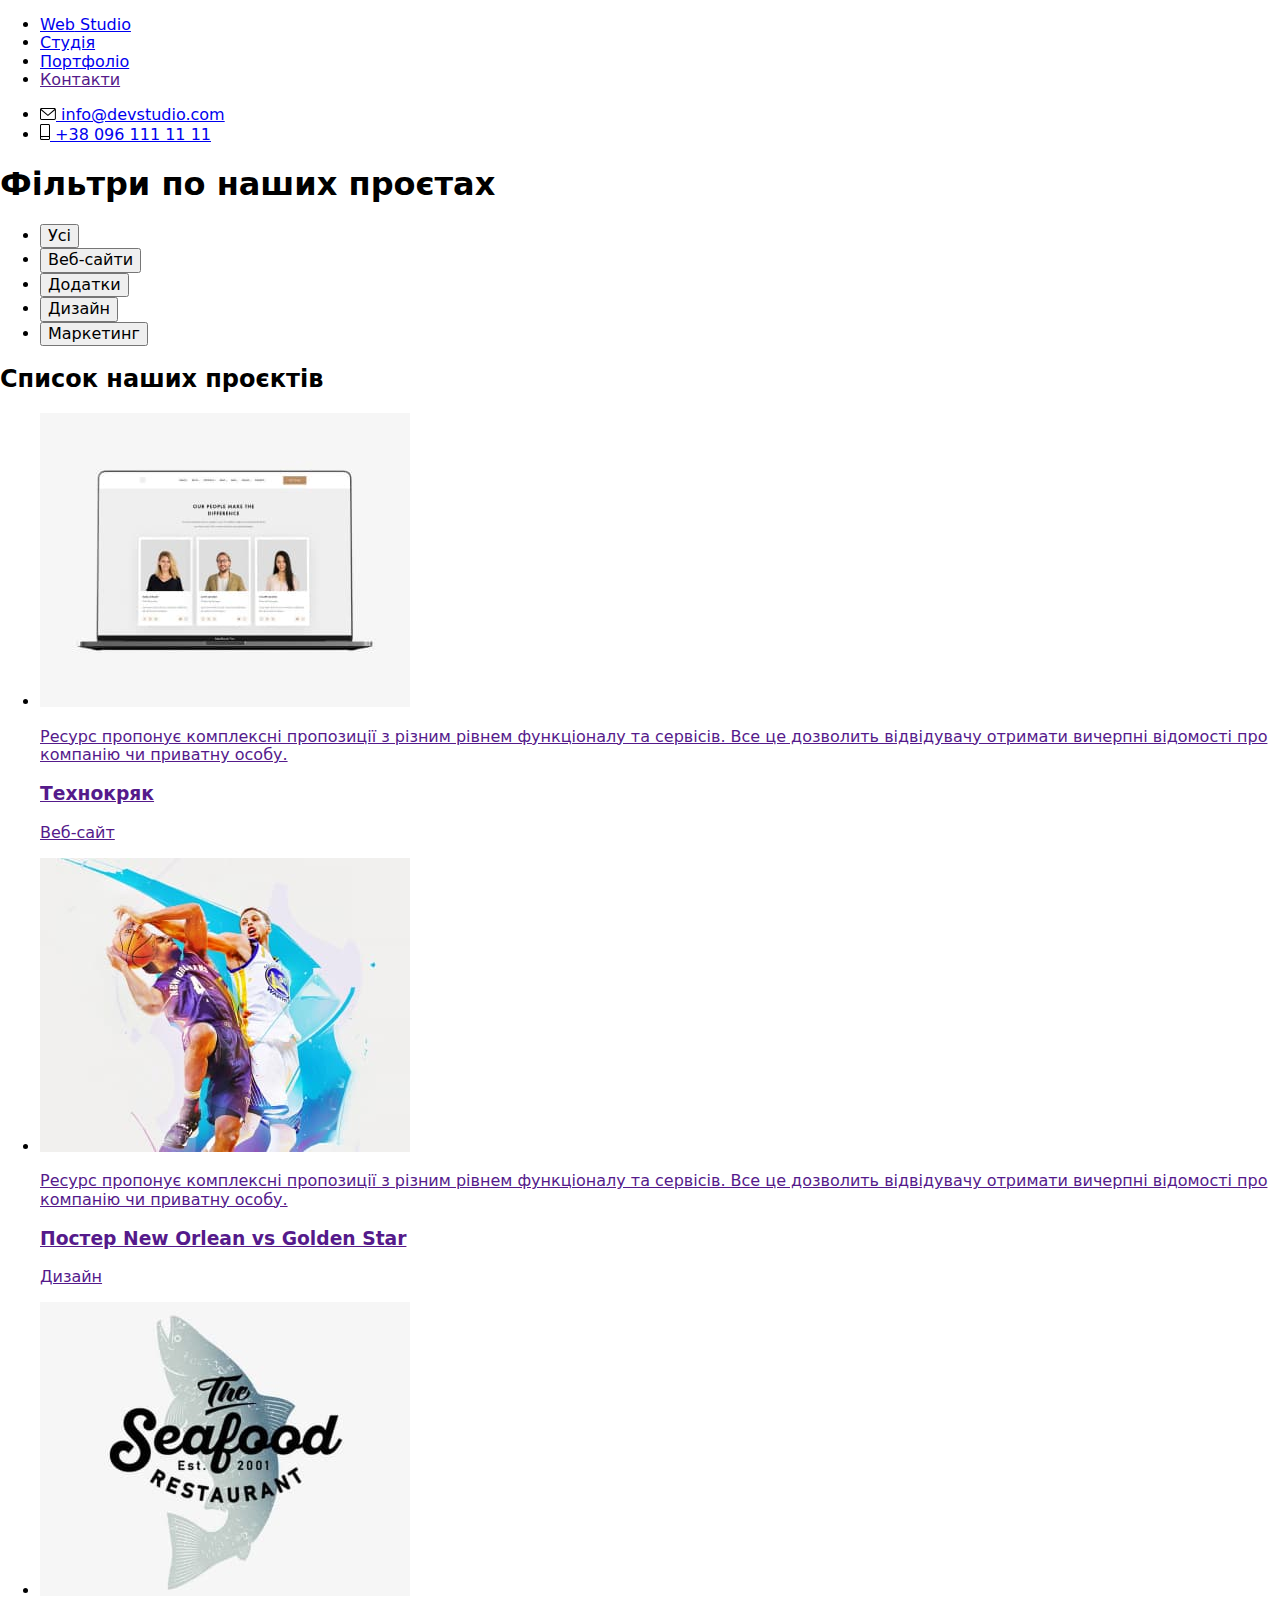
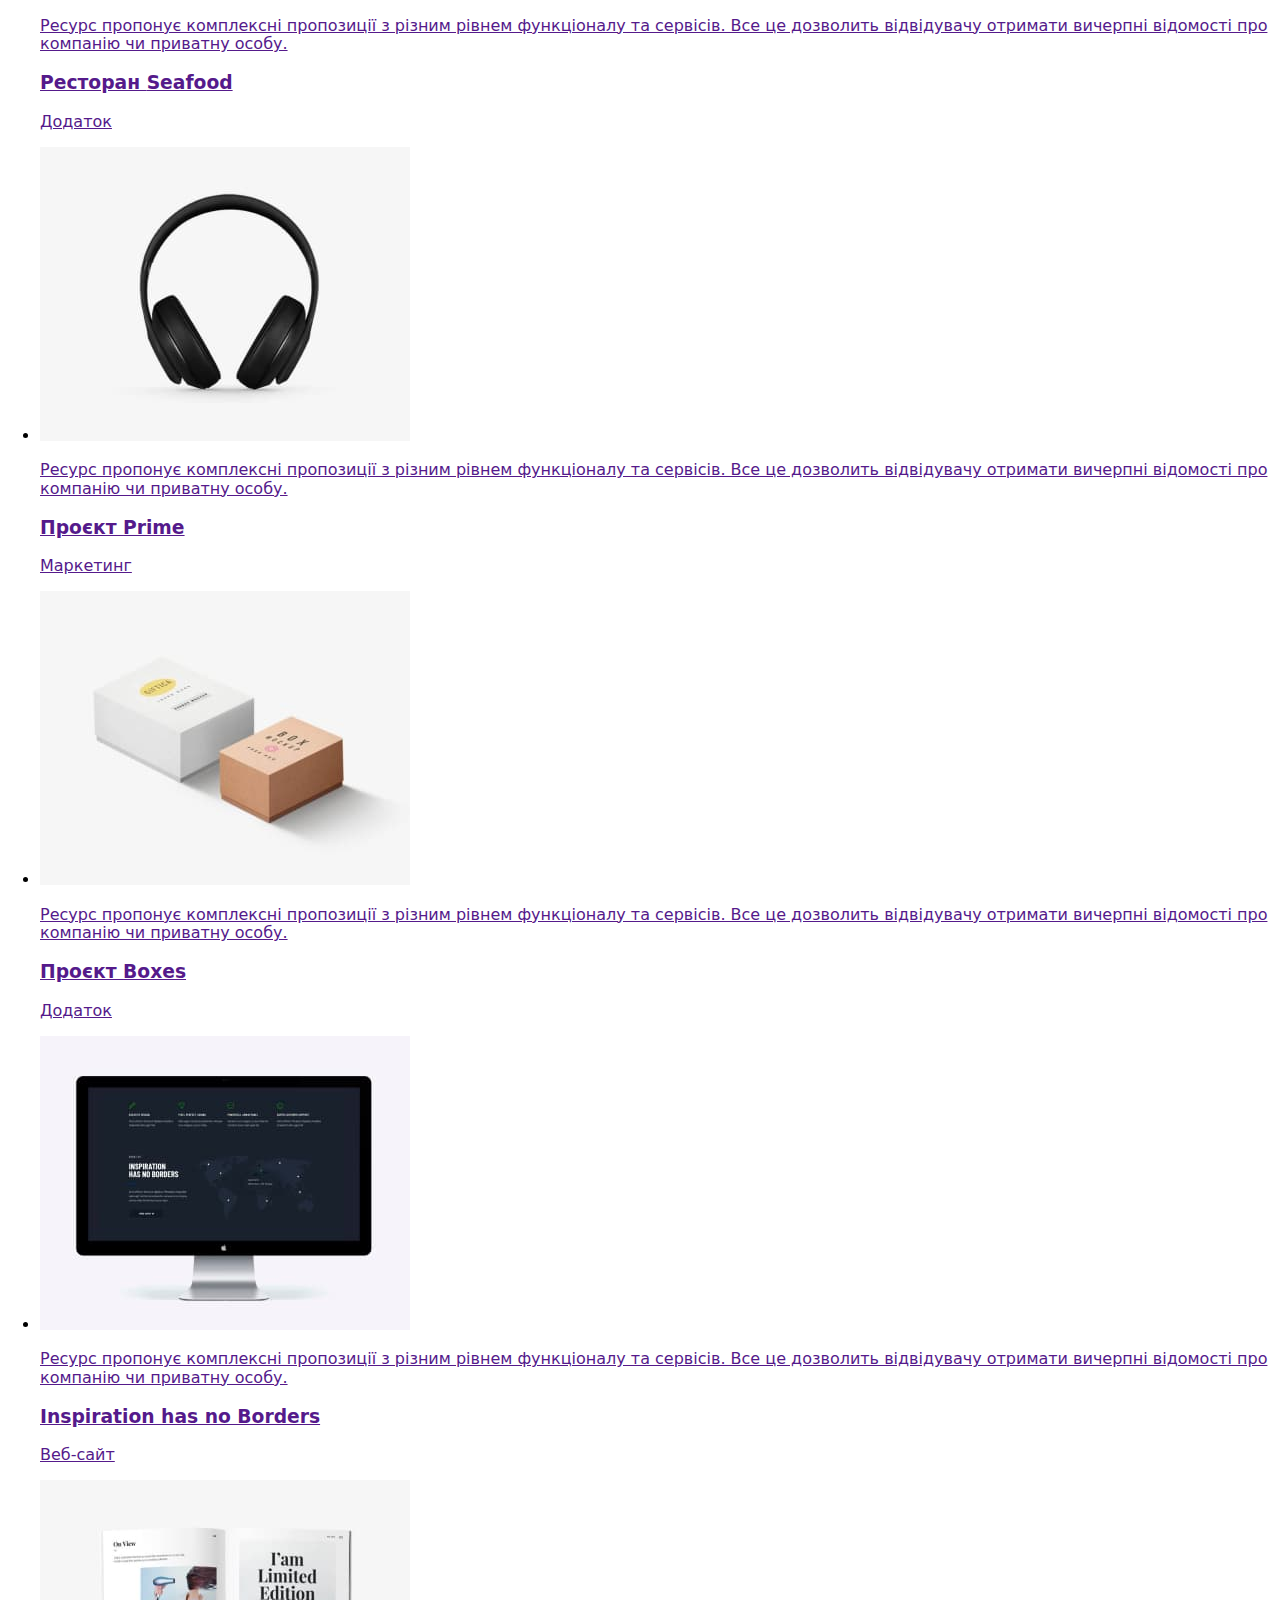
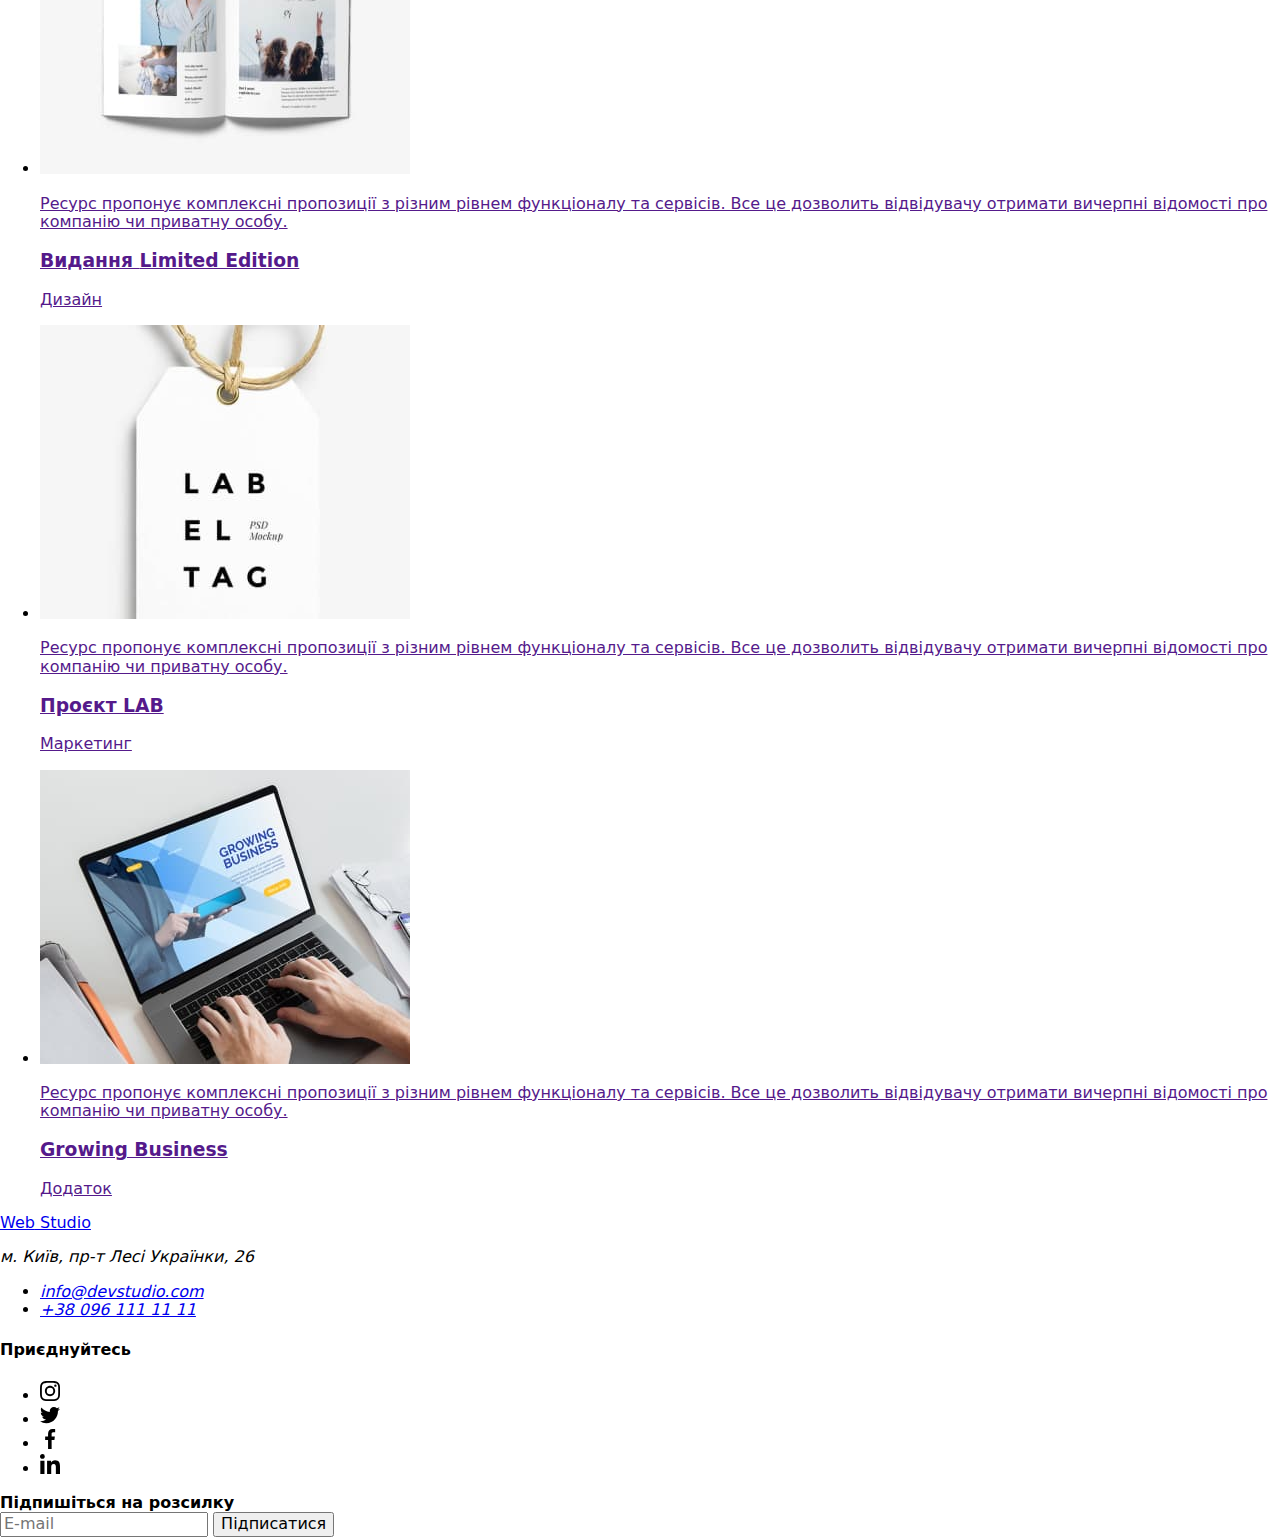
==== commit 43f9e846: "перевели сайт на sass" ====
--- a/portfolio.html
+++ b/portfolio.html
@@ -15,7 +15,7 @@
 			href="https://cdnjs.cloudflare.com/ajax/libs/modern-normalize/1.1.0/modern-normalize.min.css"
 		/>
 		<title>Web Studio Site</title>
-		<link rel="stylesheet" href="CSS/styles.css" />
+		<link rel="stylesheet" href="CSS/main.min.css" />
 	</head>
 	<body>
 		<header class="page-header page-header--botom-line">
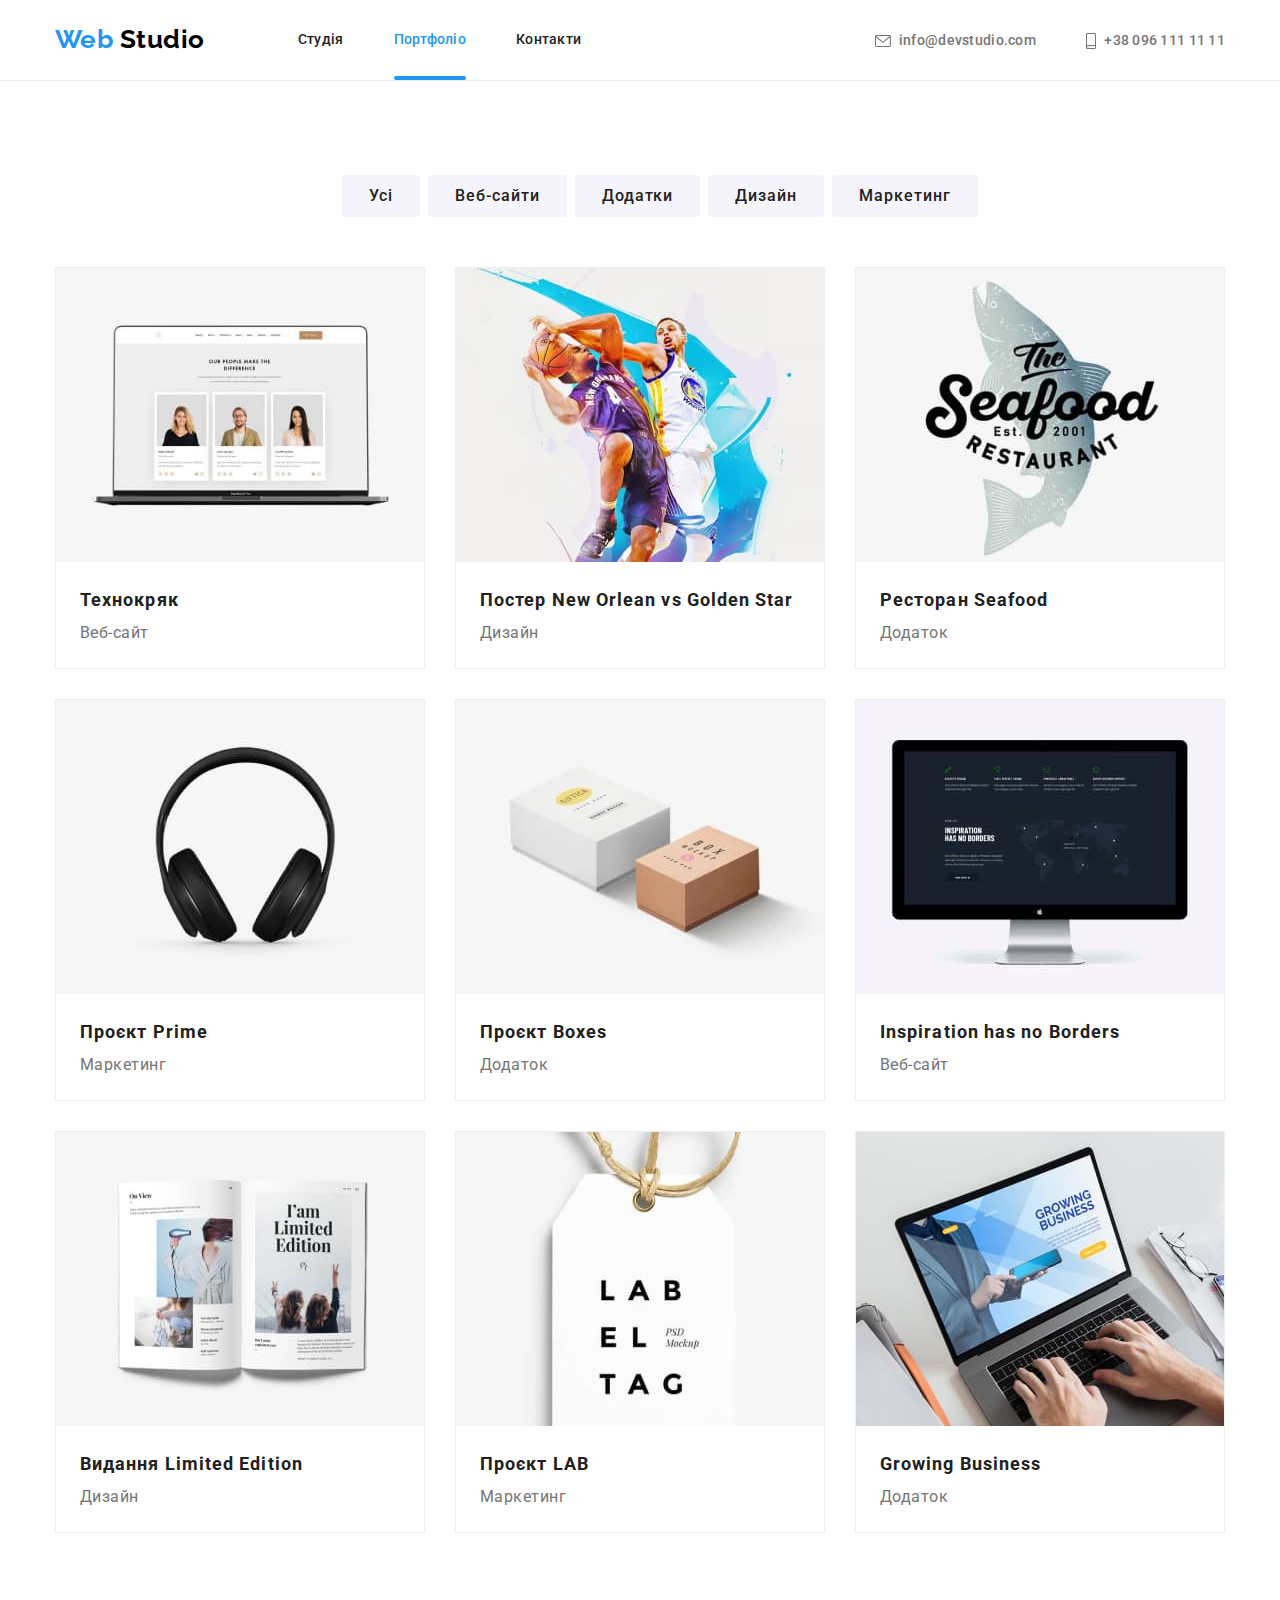
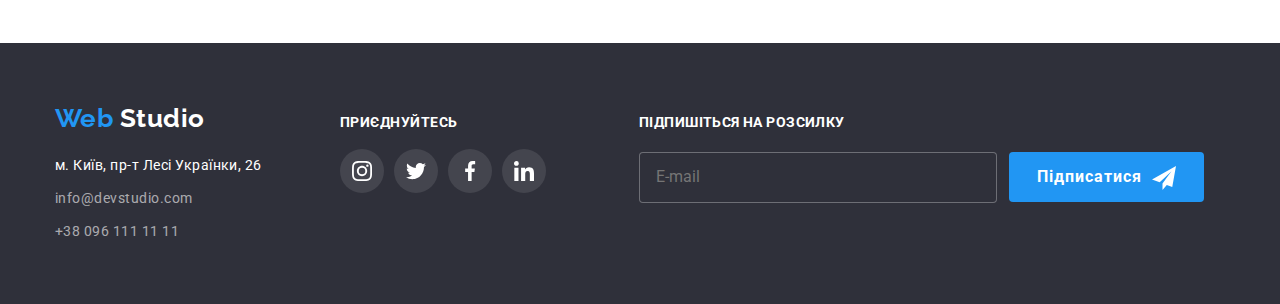
==== commit 7f1c0981: "виправив шлях до main.min.css" ====
--- a/portfolio.html
+++ b/portfolio.html
@@ -15,7 +15,7 @@
 			href="https://cdnjs.cloudflare.com/ajax/libs/modern-normalize/1.1.0/modern-normalize.min.css"
 		/>
 		<title>Web Studio Site</title>
-		<link rel="stylesheet" href="CSS/main.min.css" />
+		<link rel="stylesheet" href="css/main.min.css" />
 	</head>
 	<body>
 		<header class="page-header page-header--botom-line">
--- a/css/main.min.css
+++ b/css/main.min.css
@@ -0,0 +1 @@
+body{background-color:#fff;color:#757575;font-family:Roboto,sans-serif;letter-spacing:.03em;justify-content:center}ul{list-style:none}.visually-hiden{position:absolute;width:1px;height:1px;margin:-1px;border:0;padding:0;clip:rect(0, 0, 0, 0);overflow:hidden}.section{padding-top:94px;padding-bottom:94px}.section_title{margin-top:0;margin-bottom:50px;color:#212121;font-size:36px;line-height:1.17;text-align:center}.container{width:1200px;padding-left:15px;padding-right:15px;margin:0 auto}.container--position{display:flex;align-items:center}.page-header{background-color:#fff}.nav{display:block}.nav_list{display:flex;padding:0;margin:0}.nav_item:not(:last-child){margin-right:50px}.nav_item:first-child{margin-right:93px}.nav_link{display:block;padding-top:32px;padding-bottom:32px;color:#212121;font-weight:500;font-size:14px;line-height:1.14;letter-spacing:.02em;text-decoration:none;transition-property:color;transition-duration:250ms;transition-timing-function:cubic-bezier(0.4, 0, 0.2, 1)}.nav_link:hover,.nav_link:focus{color:#2196f3}.nav_link--current{position:relative;color:#2196f3}.nav_link--current::after{position:absolute;content:"";height:4px;width:100%;background-color:#2196f3;bottom:0;left:0;border-radius:2px}.contacts{display:flex;margin:0;padding:0;margin-left:auto}.contacts_item:not(:last-child){margin-right:50px}.contacts_link{color:#757575;fill:#757575;font-weight:500;font-size:14px;line-height:1.14;letter-spacing:.02em;text-decoration:none;transition-property:fill,color;transition-duration:250ms;transition-timing-function:cubic-bezier(0.4, 0, 0.2, 1)}.contacts_link:hover,.contacts_link:focus{color:#2196f3;fill:#2196f3}.contacts_icon{margin-right:5px;vertical-align:middle}.page-header--botom-line{border-bottom:1px solid #ececec}.logo{display:block;padding-top:24px;padding-bottom:25px;color:#000;font-family:Raleway,sans-serif;font-weight:700;font-size:26px;line-height:1.19;text-decoration:none}.logo_design{color:#2196f3}.logo--color{padding-top:0;padding-bottom:0;color:#fff}.hero{margin:0 auto;width:1600px;height:600px;padding-top:200px;padding-bottom:210px;background-color:#2f303a;background-image:linear-gradient(to right, rgba(47, 48, 58, 0.4), rgba(47, 48, 58, 0.4)),url("../images/Hero.jpg");background-position:center;text-align:center;justify-content:center}.hero_title{margin-top:0;margin-bottom:30px;color:#fff;font-weight:900;font-size:44px;line-height:1.36;letter-spacing:.06em;text-align:center;text-transform:uppercase}.button{padding:10px 32px;background-color:#2196f3;font-family:Roboto,sans-serif;color:#fff;font-weight:700;font-size:16px;line-height:1.88;letter-spacing:.06em;border-radius:4px;border-color:rgba(0,0,0,0);cursor:pointer}.backdrop{position:fixed;left:0;top:0;width:100%;height:100%;background-color:rgba(0,0,0,.2);z-index:1;transition-property:opacity;transition-duration:250ms;transition-timing-function:cubic-bezier(0.4, 0, 0.2, 1)}.backdrop.is-hidden{opacity:0;pointer-events:none}.modal{position:absolute;top:50%;left:50%;transform:translate(-50%, -50%) scale(1);width:512px;padding:8px;background-color:#fff;justify-content:center;align-items:center;transition:transform 250ms cubic-bezier(0.4, 0, 0.2, 1)}.backdrop.is-hidden .modal{transform:translate(-50%, -50%) scale(0.8)}.modal_close{position:absolute;top:8px;right:8px;display:flex;margin-left:auto;padding:0;width:30px;height:30px;border:1px solid;border-radius:50%;border-color:rgba(0,0,0,.1);fill:#000;background-color:rgba(0,0,0,0);transition-property:fill;transition-duration:250ms;transition-timing-function:cubic-bezier(0.4, 0, 0.2, 1);cursor:pointer}.modal_close:hover,.modal_close:focus{fill:#2196f3}.form{width:100% px;padding:32px}.form_title{display:block;margin-bottom:12px;font-size:20px;font-weight:700;color:#212121;line-height:1.17;letter-spacing:.03em;text-align:center}.form_label{display:flex;flex-direction:column;margin-bottom:10px}.form_container{display:flex;position:relative;width:100%;fill:#212121;transition-property:fill;transition-duration:250ms;transition-timing-function:cubic-bezier(0.4, 0, 0.2, 1)}.form_container:focus-within{fill:#2196f3}.form_icon{position:absolute;top:50%;left:15px;transform:translate(0%, -50%)}.form_input{outline:none;display:block;width:100%;border:1px solid rgba(33,33,33,.2);border-radius:4px;padding:11px 42px;font-size:12px;line-height:16px;transition-property:border-color;transition-duration:250ms;transition-timing-function:cubic-bezier(0.4, 0, 0.2, 1)}.form_input:focus{fill:#2196f3}.label_name{margin-right:auto;margin-bottom:4px;font-size:12px;color:#757575;line-height:1.16;letter-spacing:.01em}.form_coment{outline:none;resize:none;padding:12px 16px;height:120px;border:1px solid rgba(33,33,33,.2);border-radius:4px;transition-property:border-color;transition-duration:250ms;transition-timing-function:cubic-bezier(0.4, 0, 0.2, 1)}.form_coment:focus{border-color:#2196f3}.form_coment::-moz-placeholder{font-size:14px;color:rgba(117,117,117,.5);line-height:1.16;letter-spacing:.01em}.form_coment:-ms-input-placeholder{font-size:14px;color:rgba(117,117,117,.5);line-height:1.16;letter-spacing:.01em}.form_coment::placeholder{font-size:14px;color:rgba(117,117,117,.5);line-height:1.16;letter-spacing:.01em}.form_terms{display:block;margin-right:auto;margin-top:20px;align-items:center;justify-content:center}.form_agreement{font-size:14px;line-height:1.71;color:#757575;letter-spacing:.03em}.form_contract{font-size:14px;line-height:1.71;color:#2196f3;letter-spacing:.03em}.form_checkbox{position:absolute;-webkit-appearance:none;-moz-appearance:none;appearance:none}.form_check-mark{display:inline-block;width:16px;height:15px;border:2px solid #212121;border-radius:4px;margin-right:7px;vertical-align:middle;transition-property:border-color,background-image,background-color;transition-duration:250ms;transition-timing-function:cubic-bezier(0.4, 0, 0.2, 1)}.form_checkbox:checked+.form_check-mark{border-color:rgba(0,0,0,0);background-color:#2196f3;background-image:url("../images/icon-check.svg");background-size:contain;background-repeat:no-repeat;background-position:center}.form_sumbit{display:block;margin:0 auto;margin-top:30px;padding:10px 52px;font-size:16px;font-weight:700;line-height:1.87;letter-spacing:.06em;color:#fff;background-color:#2196f3;border-radius:4px;border-color:rgba(0,0,0,0);cursor:pointer}.preference{display:flex;width:1200px;padding-left:15px;padding-right:15px;margin:0 auto}.preference_item{width:270px}.preference_item:not(:last-child){margin-right:30px}.preference_title{margin-top:30px;margin-bottom:10px;font-size:14px;line-height:1.14em;font-weight:700;letter-spacing:.03em;color:#212121}.preference_iconbox{border-radius:4px;background-color:#f5f4fa;text-align:center;align-items:center}.preference_icon{margin-top:25px;margin-bottom:25px}.preference_text{font-size:14px;line-height:1.71;margin-top:0;margin-bottom:0}.section--size{width:1200px;padding-left:15px;padding-right:15px;margin:0 auto;padding-top:56px}.workfield{display:flex;padding:0}.workfield_item{width:370px;height:294px;position:relative}.workfield_item:not(:last-child){margin-right:30px}.workfield_descr{display:block;position:absolute;text-align:center;justify-content:center;height:70px;width:370px;left:0;padding-top:27px;padding-bottom:27px;background-color:rgba(47,48,58,.8);bottom:0px}.workfield_text{margin:0;font-size:14px;font-weight:700;line-height:1.17;letter-spacing:.03em;text-transform:uppercase;color:#fff}.section--color{background-color:#f5f4fa}.team_list{display:flex;padding:0;margin:0}.team_item{background-color:#fff;width:270px;border:1px solid #eee;border-bottom-right-radius:4px;border-bottom-left-radius:4px;box-shadow:0px 1px 3px rgba(0,0,0,.12),0px 1px 1px rgba(0,0,0,.14),0px 2px 1px rgba(0,0,0,.2)}.team_item:not(:last-child){margin-right:30px}.team_descr{padding:30px 32px}.team_person{margin:0;margin-bottom:10px;font-weight:500;font-size:16px;line-height:1.2;text-align:center;color:#212121}.team_position{margin-top:0;margin-bottom:16px;font-size:16px;line-height:1.2;text-align:center}.networks_list{display:flex;justify-content:center;margin:0;padding:0}.networks_item{background-color:rgba(0,0,0,0);box-shadow:none;border-color:rgba(0,0,0,0);border-radius:50%}.networks_item:not(:last-child){margin-right:10px}.networks_link{width:44px;height:44px;display:flex;justify-content:center;align-items:center;border-radius:50%;background-color:rgba(0,0,0,0);fill:#afb1b8;transition-property:background-color,fill;transition-duration:250ms;transition-timing-function:cubic-bezier(0.4, 0, 0.2, 1)}.networks_link:hover,.networks_link:focus{background-color:#2196f3;fill:#fff}.networks_icon{width:20px;height:20px}.page-footer_networks{font-size:14px;font-weight:700;color:#fff;text-transform:uppercase;padding-left:30px}.networks_title{margin-top:0}.networks_link--color{background-color:rgba(255,255,255,.1);fill:#fff;cursor:pointer}.networks_link--color:hover,.networks_link--color:focus{background-color:#2196f3}.clients_list{display:flex;justify-content:center;padding:0;margin:0}.clients_link{fill:#afb1b8;display:flex;justify-content:center;align-items:center;height:92px;width:170px;border:1px solid #afb1b8;border-radius:4px;transition-property:fill;transition-duration:250ms;transition-timing-function:cubic-bezier(0.4, 0, 0.2, 1)}.clients_link:hover,.clients_link:focus{border-color:#2196f3;fill:#2196f3}.clients_item:not(:last-child){margin-right:30px}.page-footer{background-color:#2f303a;padding-top:60px;padding-bottom:60px}.page-footer_block{display:flex;width:1200px;margin:0 auto;align-items:baseline}.address_container{width:270px;margin:0;padding-left:15px;padding-right:15px}.address_street{margin:0;margin-bottom:9px;color:#fff;font-style:normal;font-size:14px;line-height:1.71}.address{margin-top:20px}.address_list{padding:0;margin:0}.address_item{margin-bottom:9px}.address_item:last-child{margin:0}.contacts--style{color:rgba(255,255,255,.6);font-style:normal;font-size:14px;line-height:1.71;text-decoration:none}.page-footer_subscribe{padding-left:93px}.subscribe_title{display:block;color:#fff;font-weight:700;font-size:14px;line-height:1.43;letter-spacing:.03em;text-transform:uppercase;margin-bottom:20px}.subscribe_form{display:flex;align-items:center}.subscribe_input{width:358px;margin-right:12px;padding:15px 16px;outline:none;border:1px solid rgba(255,255,255,.3);border-radius:4px;background-color:#2f303a;color:#fff}.button--size{padding:0;padding:10px 28px;border:none}.button--size::after{content:"";display:inline-block;vertical-align:middle;margin-left:10px;width:24px;height:24px;background-color:rgba(0,0,0,0);background-image:url(../images/icon-send.svg);background-position:center;background-size:contain}.filters_list{display:flex;margin:0;justify-content:center}.button--color{padding:6px 25px;color:#212121;background-color:#f5f4fa;font-weight:500;line-height:1.62;transition-property:background-color,color;transition-duration:250ms;transition-timing-function:cubic-bezier(0.4, 0, 0.2, 1)}.button--color:hover,.button--color:focus{color:#fff;background-color:#2196f3}.filters_item:not(:last-child){margin-right:8px}.container--padding-top{padding-top:50px}.projects_title{margin:0px;font-size:18px;line-height:2;letter-spacing:.06em;color:#212121}.projects{display:flex;flex-wrap:wrap;margin-top:0px;padding:0px}.projects_link{display:block;width:370;position:relative;color:#757575;text-decoration:none;cursor:pointer}.projects_item{width:370px;border:1px solid #eee;margin-bottom:30px;margin-right:30px;transition-property:box-shadow;transition-duration:250ms;transition-timing-function:cubic-bezier(0.4, 0, 0.2, 1)}.projects_item:nth-child(3n){margin-right:0px}.projects_item:nth-last-child(-n+3){margin-bottom:0px}.projects_item:hover,.projects_item:focus{box-shadow:0px 1px 1px rgba(0,0,0,.12),0px 4px 4px rgba(0,0,0,.06),1px 4px 6px rgba(0,0,0,.16)}.projects_link img{display:block}.projects_overlay-text{font-size:18px;line-height:1.55;letter-spacing:.03em;color:#fff;margin:0;padding:63px 24px}.projects_overlay-box{position:relative;overflow:hidden}.projects_overlay{position:absolute;top:0;left:0;width:100%;height:100%;background-color:rgba(33,150,243,.9);transform:translateY(100%);transition:transform 250ms cubic-bezier(0.4, 0, 0.2, 1)}.projects_link:hover .projects_overlay,.projects_link:focus .projects_overlay{transform:translate(0)}.projects_descr{width:370px;padding:20px 24px}.projects_type{margin:0;font-size:16px;line-height:1.88}/*# sourceMappingURL=main.min.css.map */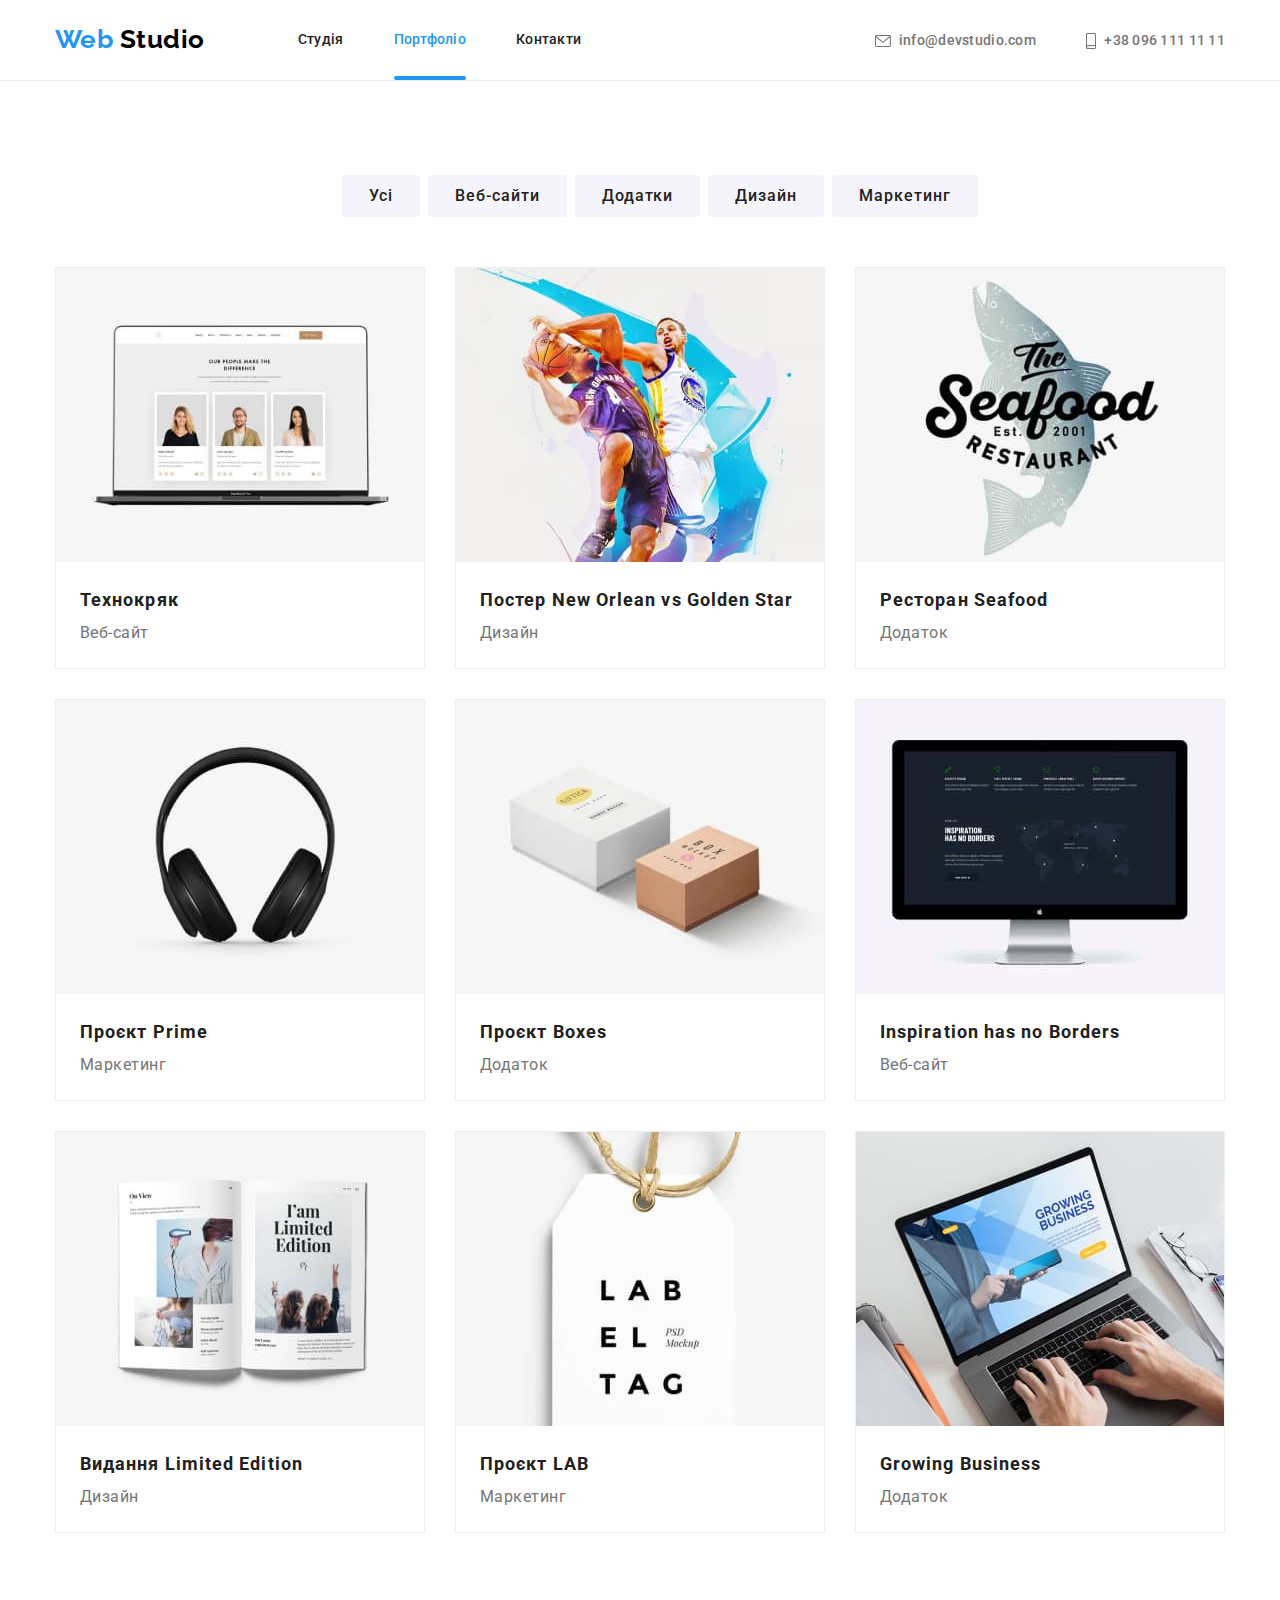
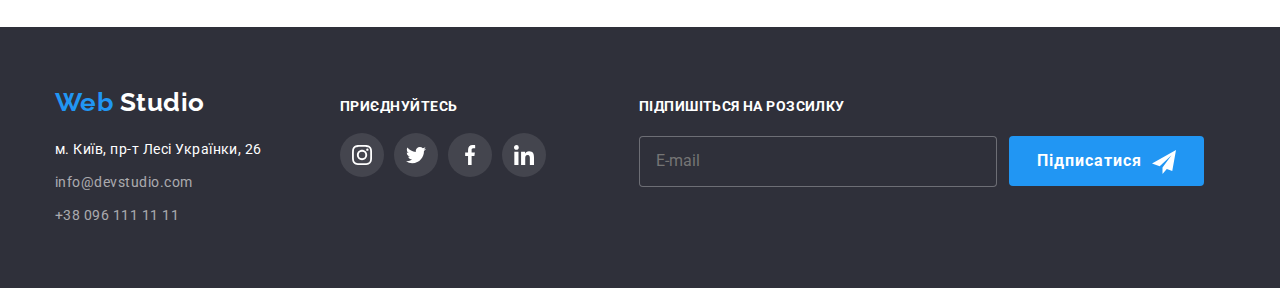
==== commit ec9e634e: "внесли в правки в класи" ====
--- a/portfolio.html
+++ b/portfolio.html
@@ -21,31 +21,31 @@
 		<header class="page-header page-header--botom-line">
 			<div class="container container--position">
 				<nav class="nav">
-					<ul class="nav_list">
-						<li class="nav_item">
+					<ul class="nav__list">
+						<li class="nav__item">
 							<a href="./index.html" class="logo">
-								<span class="logo_design">Web</span>
+								<span class="logo__design">Web</span>
 								Studio
 							</a>
 						</li>
-						<li class="nav_item"><a href="./index.html" class="nav_link ">Студія</a></li>
-						<li class="nav_item"><a href="./portfolio.html" class="nav_link nav_link--current">Портфоліо</a></li>
-						<li class="nav_item"><a href="" class="nav_link">Контакти</a></li>
+						<li class="nav__item"><a href="./index.html" class="nav__link ">Студія</a></li>
+						<li class="nav__item"><a href="./portfolio.html" class="nav__link nav__link--current">Портфоліо</a></li>
+						<li class="nav__item"><a href="" class="nav__link">Контакти</a></li>
 					</ul>
 				</nav>
 
 				<ul class="contacts">
-					<li class="contacts_item">
-						<a href="mailto:info@devstudio.com" class="contacts_link">
-							<svg class=" contacts_icon" width="16px" height="12px">
+					<li class="contacts__item">
+						<a href="mailto:info@devstudio.com" class="contacts__link">
+							<svg class=" contacts__icon" width="16px" height="12px">
 								<use href="./images/symbol-defs.svg#icon-envelope" width="16px" heigth="12px"></use>
 							</svg>
 							info@devstudio.com
 						</a>
 					</li>
-					<li class="contacts_item">
-						<a href="tel:+380961111111" class="contacts_link">
-							<svg class="contacts_icon" width="10px" height="16px">
+					<li class="contacts__item">
+						<a href="tel:+380961111111" class="contacts__link">
+							<svg class="contacts__icon" width="10px" height="16px">
 								<use href="./images/symbol-defs.svg#icon-smartphone" width="10px" heigth="16px"></use>
 							</svg>
 							+38 096 111 11 11
@@ -57,143 +57,143 @@
 		<main>
 			<section class="section">
 				<h1 class="visually-hiden">Фільтри по наших проєтах</h1>
-				<ul class="filters_list">
-					<li class="filters_item"><button type="button" class="button button--color">Усі</button></li>
-					<li class="filters_item"><button type="button" class="button button--color">Веб-сайти</button></li>
-					<li class="filters_item"><button type="button" class="button button--color">Додатки</button></li>
-					<li class="filters_item"><button type="button" class="button button--color">Дизайн</button></li>
-					<li class="filters_item"><button type="button" class="button button--color">Маркетинг</button></li>
+				<ul class="filters__list">
+					<li class="filters__item"><button type="button" class="button button--color">Усі</button></li>
+					<li class="filters__item"><button type="button" class="button button--color">Веб-сайти</button></li>
+					<li class="filters__item"><button type="button" class="button button--color">Додатки</button></li>
+					<li class="filters__item"><button type="button" class="button button--color">Дизайн</button></li>
+					<li class="filters__item"><button type="button" class="button button--color">Маркетинг</button></li>
 				</ul>
 				<h2 class="visually-hiden">Список наших проєктів</h2>
 				<div class="container container--padding-top">
 					<ul class="projects">
-						<li class="projects_item">
-							<a href="" class="projects_link">
-							<div class="projects_overlay-box">	
+						<li class="projects__item">
+							<a href="" class="projects__link">
+							<div class="projects__overlay-box">	
 							<img src="./images/portfolioimg/portfolioimg1.jpg" alt="Превью проекта Технокряк" width="370" />
-							<div class="projects_overlay"><p class="projects_overlay-text">Ресурс пропонує комплексні пропозиції з різним рівнем функціоналу та сервісів. Все це дозволить відвідувачу отримати вичерпні відомості про компанію чи приватну особу.</p></div>
-							</div>
-							<div class="projects_descr">
-							<h3 class="projects_title">Технокряк</h3>
-								<p class="projects_type">Веб-сайт</p>
+							<div class="projects__overlay"><p class="projects__overlay-text">Ресурс пропонує комплексні пропозиції з різним рівнем функціоналу та сервісів. Все це дозволить відвідувачу отримати вичерпні відомості про компанію чи приватну особу.</p></div>
+							</div>
+							<div class="projects__descr">
+							<h3 class="projects__title">Технокряк</h3>
+								<p class="projects__type">Веб-сайт</p>
 							</div>	
 							</a>
 						</li>
-						<li class="projects_item">
-							<a href="" class="projects_link">
-							<div class="projects_overlay-box">
+						<li class="projects__item">
+							<a href="" class="projects__link">
+							<div class="projects__overlay-box">
 							<img src="./images/portfolioimg/portfolioimg2.jpg" alt="Постер New Orlean vs Golden Star" width="370" />
-							<div class="projects_overlay"><p class="projects_overlay-text">Ресурс пропонує комплексні пропозиції з різним рівнем функціоналу та сервісів. Все це дозволить відвідувачу отримати вичерпні відомості про компанію чи приватну особу.</p></div>
-							</div>
-							<div class="projects_descr">
-							<h3 class="projects_title">
+							<div class="projects__overlay"><p class="projects__overlay-text">Ресурс пропонує комплексні пропозиції з різним рівнем функціоналу та сервісів. Все це дозволить відвідувачу отримати вичерпні відомості про компанію чи приватну особу.</p></div>
+							</div>
+							<div class="projects__descr">
+							<h3 class="projects__title">
 								Постер
 								<span lang="en">New Orlean vs Golden Star</span>
 							</h3>
-							<p  class="projects_type">Дизайн</p>
-							</div>
-							</a>
-						</li>
-						<li class="projects_item">
-							<a href="" class="projects_link">
-								<div class="projects_overlay-box">
+							<p  class="projects__type">Дизайн</p>
+							</div>
+							</a>
+						</li>
+						<li class="projects__item">
+							<a href="" class="projects__link">
+								<div class="projects__overlay-box">
 							<img src="./images/portfolioimg/portfolioimg3.jpg" alt="Превью додатка ресторана Seafood" width="370" />
-							<div class="projects_overlay"><p class="projects_overlay-text">Ресурс пропонує комплексні пропозиції з різним рівнем функціоналу та сервісів. Все це дозволить відвідувачу отримати вичерпні відомості про компанію чи приватну особу.</p></div>
-							</div>
-							<div class="projects_descr">
-							<h3 class="projects_title">
+							<div class="projects__overlay"><p class="projects__overlay-text">Ресурс пропонує комплексні пропозиції з різним рівнем функціоналу та сервісів. Все це дозволить відвідувачу отримати вичерпні відомості про компанію чи приватну особу.</p></div>
+							</div>
+							<div class="projects__descr">
+							<h3 class="projects__title">
 								Ресторан
 								<span lang="en">Seafood</span>
 							</h3>
-							<p  class="projects_type">Додаток</p>
-							</div>
-							</a>
-						</li>
-						<li class="projects_item">
-							<a href="" class="projects_link">
-								<div class="projects_overlay-box">
+							<p  class="projects__type">Додаток</p>
+							</div>
+							</a>
+						</li>
+						<li class="projects__item">
+							<a href="" class="projects__link">
+								<div class="projects__overlay-box">
 							<img src="./images/portfolioimg/portfolioimg4.jpg" alt="Превью проекта Prime" width="370" />
-							<div class="projects_overlay"><p class="projects_overlay-text">Ресурс пропонує комплексні пропозиції з різним рівнем функціоналу та сервісів. Все це дозволить відвідувачу отримати вичерпні відомості про компанію чи приватну особу.</p></div>
-							</div>
-							<div class="projects_descr">
-							<h3 class="projects_title">
+							<div class="projects__overlay"><p class="projects__overlay-text">Ресурс пропонує комплексні пропозиції з різним рівнем функціоналу та сервісів. Все це дозволить відвідувачу отримати вичерпні відомості про компанію чи приватну особу.</p></div>
+							</div>
+							<div class="projects__descr">
+							<h3 class="projects__title">
 								Проєкт
 								<span lang="en">Prime</span>
 							</h3>
-							<p class="projects_type">Маркетинг</p>
-							</div>
-							</a>
-						</li>
-						<li class="projects_item">
-							<a href="" class="projects_link">
-								<div class="projects_overlay-box">
+							<p class="projects__type">Маркетинг</p>
+							</div>
+							</a>
+						</li>
+						<li class="projects__item">
+							<a href="" class="projects__link">
+								<div class="projects__overlay-box">
 							<img src="./images/portfolioimg/portfolioimg5.jpg" alt="Превью проєкта Boxes" width="370" />
-							<div class="projects_overlay"><p class="projects_overlay-text">Ресурс пропонує комплексні пропозиції з різним рівнем функціоналу та сервісів. Все це дозволить відвідувачу отримати вичерпні відомості про компанію чи приватну особу.</p></div>
-							</div>
-							<div class="projects_descr">
-							<h3 class="projects_title">
+							<div class="projects__overlay"><p class="projects__overlay-text">Ресурс пропонує комплексні пропозиції з різним рівнем функціоналу та сервісів. Все це дозволить відвідувачу отримати вичерпні відомості про компанію чи приватну особу.</p></div>
+							</div>
+							<div class="projects__descr">
+							<h3 class="projects__title">
 								Проєкт
 								<span lang="en">Boxes</span>
 							</h3>
-							<p  class="projects_type">Додаток</p>
-							</div>
-							</a>
-						</li>
-						<li class="projects_item">
-							<a href="" class="projects_link">
-								<div class="projects_overlay-box">
+							<p  class="projects__type">Додаток</p>
+							</div>
+							</a>
+						</li>
+						<li class="projects__item">
+							<a href="" class="projects__link">
+								<div class="projects__overlay-box">
 							<img
 								src="./images/portfolioimg/portfolioimg6.jpg"
 								alt="Превью веб сайта Inspiration has no Borders"
 								width="370"
 							/>
-							<div class="projects_overlay"><p class="projects_overlay-text">Ресурс пропонує комплексні пропозиції з різним рівнем функціоналу та сервісів. Все це дозволить відвідувачу отримати вичерпні відомості про компанію чи приватну особу.</p></div>
-							</div>
-							<div class="projects_descr">
-							<h3 lang="en" class="projects_title">Inspiration has no Borders</h3>
-							<p  class="projects_type">Веб-сайт</p>
-							</div>
-							</a>
-						</li>
-						<li class="projects_item">
-							<a href="" class="projects_link">
-								<div class="projects_overlay-box">
+							<div class="projects__overlay"><p class="projects__overlay-text">Ресурс пропонує комплексні пропозиції з різним рівнем функціоналу та сервісів. Все це дозволить відвідувачу отримати вичерпні відомості про компанію чи приватну особу.</p></div>
+							</div>
+							<div class="projects__descr">
+							<h3 lang="en" class="projects__title">Inspiration has no Borders</h3>
+							<p  class="projects__type">Веб-сайт</p>
+							</div>
+							</a>
+						</li>
+						<li class="projects__item">
+							<a href="" class="projects__link">
+								<div class="projects__overlay-box">
 							<img src="./images/portfolioimg/portfolioimg7.jpg" alt="Превью видання Limited Edition" width="370" />
-							<div class="projects_overlay"><p class="projects_overlay-text">Ресурс пропонує комплексні пропозиції з різним рівнем функціоналу та сервісів. Все це дозволить відвідувачу отримати вичерпні відомості про компанію чи приватну особу.</p></div>
-							</div>
-							<div class="projects_descr">
-							<h3 class="projects_title">
+							<div class="projects__overlay"><p class="projects__overlay-text">Ресурс пропонує комплексні пропозиції з різним рівнем функціоналу та сервісів. Все це дозволить відвідувачу отримати вичерпні відомості про компанію чи приватну особу.</p></div>
+							</div>
+							<div class="projects__descr">
+							<h3 class="projects__title">
 								Видання
 								<span lang="en">Limited Edition</span>
 							</h3>
-							<p class="projects_type">Дизайн</p>
-							</div>
-							</a>
-						</li>
-						<li class="projects_item">
-							<a href="" class="projects_link">
-								<div class="projects_overlay-box">
+							<p class="projects__type">Дизайн</p>
+							</div>
+							</a>
+						</li>
+						<li class="projects__item">
+							<a href="" class="projects__link">
+								<div class="projects__overlay-box">
 							<img src="./images/portfolioimg/portfolioimg8.jpg" alt="Превью проєкта LAB" width="370" />
-							<div class="projects_overlay"><p class="projects_overlay-text">Ресурс пропонує комплексні пропозиції з різним рівнем функціоналу та сервісів. Все це дозволить відвідувачу отримати вичерпні відомості про компанію чи приватну особу.</p></div>
-							</div>
-							<div class="projects_descr">
-							<h3 class="projects_title">
+							<div class="projects__overlay"><p class="projects__overlay-text">Ресурс пропонує комплексні пропозиції з різним рівнем функціоналу та сервісів. Все це дозволить відвідувачу отримати вичерпні відомості про компанію чи приватну особу.</p></div>
+							</div>
+							<div class="projects__descr">
+							<h3 class="projects__title">
 								Проєкт
 								<span lang="en">LAB</span>
 							</h3>
-							<p  class="projects_type">Маркетинг</p>
-							</div>
-							</a>
-						</li>
-						<li class="projects_item">
-							<a href="" class="projects_link">
-								<div class="projects_overlay-box">
+							<p  class="projects__type">Маркетинг</p>
+							</div>
+							</a>
+						</li>
+						<li class="projects__item">
+							<a href="" class="projects__link">
+								<div class="projects__overlay-box">
 							<img src="./images/portfolioimg/portfolioimg9.jpg" alt="Превью додатка Growing Business" width="370" />
-							<div class="projects_overlay"><p class="projects_overlay-text">Ресурс пропонує комплексні пропозиції з різним рівнем функціоналу та сервісів. Все це дозволить відвідувачу отримати вичерпні відомості про компанію чи приватну особу.</p></div>
-							</div>
-							<div class="projects_descr">
-							<h3 lang="en" class="projects_title">Growing Business</h3>
-							<p class="projects_type">Додаток</p>
+							<div class="projects__overlay"><p class="projects__overlay-text">Ресурс пропонує комплексні пропозиції з різним рівнем функціоналу та сервісів. Все це дозволить відвідувачу отримати вичерпні відомості про компанію чи приватну особу.</p></div>
+							</div>
+							<div class="projects__descr">
+							<h3 lang="en" class="projects__title">Growing Business</h3>
+							<p class="projects__type">Додаток</p>
 							</div>
 							</a>
 						</li>
@@ -202,47 +202,47 @@
 			</section>
 		</main>
 		<footer class="page-footer">
-			<div class="page-footer_block">
-				<div class="address_container">
+			<div class="page-footer__block">
+				<div class="address__container">
 					<a href="./index.html" class="logo logo--color">
-						<span class="logo_design">Web</span>
+						<span class="logo__design">Web</span>
 						Studio
 					</a>
 					<address class="address">
-						<p class="address_street">м. Київ, пр-т Лесі Українки, 26</p>
-						<ul class="address_list">
-							<li class="address_item"><a href="mailto:info@devstudio.com" class="contacts contacts--style">info@devstudio.com</a></li>
-							<li class="address_item"><a href="tel:+380961111111" class="contacts contacts--style">+38 096 111 11 11</a></li>
+						<p class="address__street">м. Київ, пр-т Лесі Українки, 26</p>
+						<ul class="address__list">
+							<li class="address__item"><a href="mailto:info@devstudio.com" class="contacts contacts--style">info@devstudio.com</a></li>
+							<li class="address__item"><a href="tel:+380961111111" class="contacts contacts--style">+38 096 111 11 11</a></li>
 						</ul>
 					</address>
 				</div>
-				<div class="page-footer_networks">
-					<h4 class="networks_title">Приєднуйтесь</h4>
-					<ul class="networks_list">
-								<li class="networks_item">
-									<a href="" class="networks_link networks_link--color">
-										<svg class="networks_icon" width="20px" height="20px">
+				<div class="page-footer__networks">
+					<h4 class="networks__title">Приєднуйтесь</h4>
+					<ul class="networks__list">
+								<li class="networks__item">
+									<a href="" class="networks__link networks__link--color">
+										<svg class="networks__icon" width="20px" height="20px">
 											<use href="./images/symbol-defs.svg#icon-instagram"></use>
 										</svg>
 									</a>
 								</li>
-								<li class="networks_item">
-									<a href="" class="networks_link networks_link--color">
-										<svg class="networks_icon" width="20px" height="20px">
+								<li class="networks__item">
+									<a href="" class="networks__link networks__link--color">
+										<svg class="networks__icon" width="20px" height="20px">
 											<use href="./images/symbol-defs.svg#icon-twitter"></use>
 										</svg>
 									</a>
 								</li>
-								<li class="networks_item">
-									<a href="" class="networks_link networks_link--color">
-										<svg class="networks_icon" width="20px" height="20px">
+								<li class="networks__item">
+									<a href="" class="networks__link networks__link--color">
+										<svg class="networks__icon" width="20px" height="20px">
 											<use href="./images/symbol-defs.svg#icon-facebook"></use>
 										</svg>
 									</a>
 								</li>
-								<li class="networks_item">
-									<a href="" class="networks_link networks_link--color">
-										<svg class="networks_icon" width="20px" height="20px">
+								<li class="networks__item">
+									<a href="" class="networks__link networks__link--color">
+										<svg class="networks__icon" width="20px" height="20px">
 											<use href="./images/symbol-defs.svg#icon-linkedin"></use>
 										</svg>
 									</a>
@@ -251,11 +251,11 @@
 						</li>
 					</ul>
 				</div>
-				<div class="page-footer_subscribe">
-					<b class="subscribe_title">Підпишіться на розсилку</b>
-					<form class="subscribe_form" autocomplete="off">
-						<label class="subscribe_label">
-							<input type="email" name="email" class="subscribe_input" placeholder="E-mail">
+				<div class="page-footer__subscribe">
+					<b class="subscribe__title">Підпишіться на розсилку</b>
+					<form class="subscribe__form" autocomplete="off">
+						<label class="subscribe__label">
+							<input type="email" name="email" class="subscribe__input" placeholder="E-mail">
 						</label>
 						<button type="submit" class="button button--size">Підписатися</button>
 					</form>
--- a/css/main.min.css
+++ b/css/main.min.css
@@ -1 +1 @@
-body{background-color:#fff;color:#757575;font-family:Roboto,sans-serif;letter-spacing:.03em;justify-content:center}ul{list-style:none}.visually-hiden{position:absolute;width:1px;height:1px;margin:-1px;border:0;padding:0;clip:rect(0, 0, 0, 0);overflow:hidden}.section{padding-top:94px;padding-bottom:94px}.section_title{margin-top:0;margin-bottom:50px;color:#212121;font-size:36px;line-height:1.17;text-align:center}.container{width:1200px;padding-left:15px;padding-right:15px;margin:0 auto}.container--position{display:flex;align-items:center}.page-header{background-color:#fff}.nav{display:block}.nav_list{display:flex;padding:0;margin:0}.nav_item:not(:last-child){margin-right:50px}.nav_item:first-child{margin-right:93px}.nav_link{display:block;padding-top:32px;padding-bottom:32px;color:#212121;font-weight:500;font-size:14px;line-height:1.14;letter-spacing:.02em;text-decoration:none;transition-property:color;transition-duration:250ms;transition-timing-function:cubic-bezier(0.4, 0, 0.2, 1)}.nav_link:hover,.nav_link:focus{color:#2196f3}.nav_link--current{position:relative;color:#2196f3}.nav_link--current::after{position:absolute;content:"";height:4px;width:100%;background-color:#2196f3;bottom:0;left:0;border-radius:2px}.contacts{display:flex;margin:0;padding:0;margin-left:auto}.contacts_item:not(:last-child){margin-right:50px}.contacts_link{color:#757575;fill:#757575;font-weight:500;font-size:14px;line-height:1.14;letter-spacing:.02em;text-decoration:none;transition-property:fill,color;transition-duration:250ms;transition-timing-function:cubic-bezier(0.4, 0, 0.2, 1)}.contacts_link:hover,.contacts_link:focus{color:#2196f3;fill:#2196f3}.contacts_icon{margin-right:5px;vertical-align:middle}.page-header--botom-line{border-bottom:1px solid #ececec}.logo{display:block;padding-top:24px;padding-bottom:25px;color:#000;font-family:Raleway,sans-serif;font-weight:700;font-size:26px;line-height:1.19;text-decoration:none}.logo_design{color:#2196f3}.logo--color{padding-top:0;padding-bottom:0;color:#fff}.hero{margin:0 auto;width:1600px;height:600px;padding-top:200px;padding-bottom:210px;background-color:#2f303a;background-image:linear-gradient(to right, rgba(47, 48, 58, 0.4), rgba(47, 48, 58, 0.4)),url("../images/Hero.jpg");background-position:center;text-align:center;justify-content:center}.hero_title{margin-top:0;margin-bottom:30px;color:#fff;font-weight:900;font-size:44px;line-height:1.36;letter-spacing:.06em;text-align:center;text-transform:uppercase}.button{padding:10px 32px;background-color:#2196f3;font-family:Roboto,sans-serif;color:#fff;font-weight:700;font-size:16px;line-height:1.88;letter-spacing:.06em;border-radius:4px;border-color:rgba(0,0,0,0);cursor:pointer}.backdrop{position:fixed;left:0;top:0;width:100%;height:100%;background-color:rgba(0,0,0,.2);z-index:1;transition-property:opacity;transition-duration:250ms;transition-timing-function:cubic-bezier(0.4, 0, 0.2, 1)}.backdrop.is-hidden{opacity:0;pointer-events:none}.modal{position:absolute;top:50%;left:50%;transform:translate(-50%, -50%) scale(1);width:512px;padding:8px;background-color:#fff;justify-content:center;align-items:center;transition:transform 250ms cubic-bezier(0.4, 0, 0.2, 1)}.backdrop.is-hidden .modal{transform:translate(-50%, -50%) scale(0.8)}.modal_close{position:absolute;top:8px;right:8px;display:flex;margin-left:auto;padding:0;width:30px;height:30px;border:1px solid;border-radius:50%;border-color:rgba(0,0,0,.1);fill:#000;background-color:rgba(0,0,0,0);transition-property:fill;transition-duration:250ms;transition-timing-function:cubic-bezier(0.4, 0, 0.2, 1);cursor:pointer}.modal_close:hover,.modal_close:focus{fill:#2196f3}.form{width:100% px;padding:32px}.form_title{display:block;margin-bottom:12px;font-size:20px;font-weight:700;color:#212121;line-height:1.17;letter-spacing:.03em;text-align:center}.form_label{display:flex;flex-direction:column;margin-bottom:10px}.form_container{display:flex;position:relative;width:100%;fill:#212121;transition-property:fill;transition-duration:250ms;transition-timing-function:cubic-bezier(0.4, 0, 0.2, 1)}.form_container:focus-within{fill:#2196f3}.form_icon{position:absolute;top:50%;left:15px;transform:translate(0%, -50%)}.form_input{outline:none;display:block;width:100%;border:1px solid rgba(33,33,33,.2);border-radius:4px;padding:11px 42px;font-size:12px;line-height:16px;transition-property:border-color;transition-duration:250ms;transition-timing-function:cubic-bezier(0.4, 0, 0.2, 1)}.form_input:focus{fill:#2196f3}.label_name{margin-right:auto;margin-bottom:4px;font-size:12px;color:#757575;line-height:1.16;letter-spacing:.01em}.form_coment{outline:none;resize:none;padding:12px 16px;height:120px;border:1px solid rgba(33,33,33,.2);border-radius:4px;transition-property:border-color;transition-duration:250ms;transition-timing-function:cubic-bezier(0.4, 0, 0.2, 1)}.form_coment:focus{border-color:#2196f3}.form_coment::-moz-placeholder{font-size:14px;color:rgba(117,117,117,.5);line-height:1.16;letter-spacing:.01em}.form_coment:-ms-input-placeholder{font-size:14px;color:rgba(117,117,117,.5);line-height:1.16;letter-spacing:.01em}.form_coment::placeholder{font-size:14px;color:rgba(117,117,117,.5);line-height:1.16;letter-spacing:.01em}.form_terms{display:block;margin-right:auto;margin-top:20px;align-items:center;justify-content:center}.form_agreement{font-size:14px;line-height:1.71;color:#757575;letter-spacing:.03em}.form_contract{font-size:14px;line-height:1.71;color:#2196f3;letter-spacing:.03em}.form_checkbox{position:absolute;-webkit-appearance:none;-moz-appearance:none;appearance:none}.form_check-mark{display:inline-block;width:16px;height:15px;border:2px solid #212121;border-radius:4px;margin-right:7px;vertical-align:middle;transition-property:border-color,background-image,background-color;transition-duration:250ms;transition-timing-function:cubic-bezier(0.4, 0, 0.2, 1)}.form_checkbox:checked+.form_check-mark{border-color:rgba(0,0,0,0);background-color:#2196f3;background-image:url("../images/icon-check.svg");background-size:contain;background-repeat:no-repeat;background-position:center}.form_sumbit{display:block;margin:0 auto;margin-top:30px;padding:10px 52px;font-size:16px;font-weight:700;line-height:1.87;letter-spacing:.06em;color:#fff;background-color:#2196f3;border-radius:4px;border-color:rgba(0,0,0,0);cursor:pointer}.preference{display:flex;width:1200px;padding-left:15px;padding-right:15px;margin:0 auto}.preference_item{width:270px}.preference_item:not(:last-child){margin-right:30px}.preference_title{margin-top:30px;margin-bottom:10px;font-size:14px;line-height:1.14em;font-weight:700;letter-spacing:.03em;color:#212121}.preference_iconbox{border-radius:4px;background-color:#f5f4fa;text-align:center;align-items:center}.preference_icon{margin-top:25px;margin-bottom:25px}.preference_text{font-size:14px;line-height:1.71;margin-top:0;margin-bottom:0}.section--size{width:1200px;padding-left:15px;padding-right:15px;margin:0 auto;padding-top:56px}.workfield{display:flex;padding:0}.workfield_item{width:370px;height:294px;position:relative}.workfield_item:not(:last-child){margin-right:30px}.workfield_descr{display:block;position:absolute;text-align:center;justify-content:center;height:70px;width:370px;left:0;padding-top:27px;padding-bottom:27px;background-color:rgba(47,48,58,.8);bottom:0px}.workfield_text{margin:0;font-size:14px;font-weight:700;line-height:1.17;letter-spacing:.03em;text-transform:uppercase;color:#fff}.section--color{background-color:#f5f4fa}.team_list{display:flex;padding:0;margin:0}.team_item{background-color:#fff;width:270px;border:1px solid #eee;border-bottom-right-radius:4px;border-bottom-left-radius:4px;box-shadow:0px 1px 3px rgba(0,0,0,.12),0px 1px 1px rgba(0,0,0,.14),0px 2px 1px rgba(0,0,0,.2)}.team_item:not(:last-child){margin-right:30px}.team_descr{padding:30px 32px}.team_person{margin:0;margin-bottom:10px;font-weight:500;font-size:16px;line-height:1.2;text-align:center;color:#212121}.team_position{margin-top:0;margin-bottom:16px;font-size:16px;line-height:1.2;text-align:center}.networks_list{display:flex;justify-content:center;margin:0;padding:0}.networks_item{background-color:rgba(0,0,0,0);box-shadow:none;border-color:rgba(0,0,0,0);border-radius:50%}.networks_item:not(:last-child){margin-right:10px}.networks_link{width:44px;height:44px;display:flex;justify-content:center;align-items:center;border-radius:50%;background-color:rgba(0,0,0,0);fill:#afb1b8;transition-property:background-color,fill;transition-duration:250ms;transition-timing-function:cubic-bezier(0.4, 0, 0.2, 1)}.networks_link:hover,.networks_link:focus{background-color:#2196f3;fill:#fff}.networks_icon{width:20px;height:20px}.page-footer_networks{font-size:14px;font-weight:700;color:#fff;text-transform:uppercase;padding-left:30px}.networks_title{margin-top:0}.networks_link--color{background-color:rgba(255,255,255,.1);fill:#fff;cursor:pointer}.networks_link--color:hover,.networks_link--color:focus{background-color:#2196f3}.clients_list{display:flex;justify-content:center;padding:0;margin:0}.clients_link{fill:#afb1b8;display:flex;justify-content:center;align-items:center;height:92px;width:170px;border:1px solid #afb1b8;border-radius:4px;transition-property:fill;transition-duration:250ms;transition-timing-function:cubic-bezier(0.4, 0, 0.2, 1)}.clients_link:hover,.clients_link:focus{border-color:#2196f3;fill:#2196f3}.clients_item:not(:last-child){margin-right:30px}.page-footer{background-color:#2f303a;padding-top:60px;padding-bottom:60px}.page-footer_block{display:flex;width:1200px;margin:0 auto;align-items:baseline}.address_container{width:270px;margin:0;padding-left:15px;padding-right:15px}.address_street{margin:0;margin-bottom:9px;color:#fff;font-style:normal;font-size:14px;line-height:1.71}.address{margin-top:20px}.address_list{padding:0;margin:0}.address_item{margin-bottom:9px}.address_item:last-child{margin:0}.contacts--style{color:rgba(255,255,255,.6);font-style:normal;font-size:14px;line-height:1.71;text-decoration:none}.page-footer_subscribe{padding-left:93px}.subscribe_title{display:block;color:#fff;font-weight:700;font-size:14px;line-height:1.43;letter-spacing:.03em;text-transform:uppercase;margin-bottom:20px}.subscribe_form{display:flex;align-items:center}.subscribe_input{width:358px;margin-right:12px;padding:15px 16px;outline:none;border:1px solid rgba(255,255,255,.3);border-radius:4px;background-color:#2f303a;color:#fff}.button--size{padding:0;padding:10px 28px;border:none}.button--size::after{content:"";display:inline-block;vertical-align:middle;margin-left:10px;width:24px;height:24px;background-color:rgba(0,0,0,0);background-image:url(../images/icon-send.svg);background-position:center;background-size:contain}.filters_list{display:flex;margin:0;justify-content:center}.button--color{padding:6px 25px;color:#212121;background-color:#f5f4fa;font-weight:500;line-height:1.62;transition-property:background-color,color;transition-duration:250ms;transition-timing-function:cubic-bezier(0.4, 0, 0.2, 1)}.button--color:hover,.button--color:focus{color:#fff;background-color:#2196f3}.filters_item:not(:last-child){margin-right:8px}.container--padding-top{padding-top:50px}.projects_title{margin:0px;font-size:18px;line-height:2;letter-spacing:.06em;color:#212121}.projects{display:flex;flex-wrap:wrap;margin-top:0px;padding:0px}.projects_link{display:block;width:370;position:relative;color:#757575;text-decoration:none;cursor:pointer}.projects_item{width:370px;border:1px solid #eee;margin-bottom:30px;margin-right:30px;transition-property:box-shadow;transition-duration:250ms;transition-timing-function:cubic-bezier(0.4, 0, 0.2, 1)}.projects_item:nth-child(3n){margin-right:0px}.projects_item:nth-last-child(-n+3){margin-bottom:0px}.projects_item:hover,.projects_item:focus{box-shadow:0px 1px 1px rgba(0,0,0,.12),0px 4px 4px rgba(0,0,0,.06),1px 4px 6px rgba(0,0,0,.16)}.projects_link img{display:block}.projects_overlay-text{font-size:18px;line-height:1.55;letter-spacing:.03em;color:#fff;margin:0;padding:63px 24px}.projects_overlay-box{position:relative;overflow:hidden}.projects_overlay{position:absolute;top:0;left:0;width:100%;height:100%;background-color:rgba(33,150,243,.9);transform:translateY(100%);transition:transform 250ms cubic-bezier(0.4, 0, 0.2, 1)}.projects_link:hover .projects_overlay,.projects_link:focus .projects_overlay{transform:translate(0)}.projects_descr{width:370px;padding:20px 24px}.projects_type{margin:0;font-size:16px;line-height:1.88}/*# sourceMappingURL=main.min.css.map */+body{background-color:#fff;color:#757575;font-family:Roboto,sans-serif;letter-spacing:.03em;justify-content:center}ul{list-style:none}.visually-hiden{position:absolute;width:1px;height:1px;margin:-1px;border:0;padding:0;clip:rect(0, 0, 0, 0);overflow:hidden}.section{padding-top:94px;padding-bottom:94px}.section__title{margin-top:0;margin-bottom:50px;color:#212121;font-size:36px;line-height:1.17;text-align:center}.container{width:1200px;padding-left:15px;padding-right:15px;margin:0 auto}.container--position{display:flex;align-items:center}.page-header{background-color:#fff}.nav{display:block}.nav__list{display:flex;padding:0;margin:0}.nav__item:not(:last-child){margin-right:50px}.nav__item:first-child{margin-right:93px}.nav__link{display:block;padding-top:32px;padding-bottom:32px;color:#212121;font-weight:500;font-size:14px;line-height:1.14;letter-spacing:.02em;text-decoration:none;transition-property:color;transition-duration:250ms;transition-timing-function:cubic-bezier(0.4, 0, 0.2, 1)}.nav__link:hover,.nav__link:focus{color:#2196f3}.nav__link--current{position:relative;color:#2196f3}.nav__link--current::after{position:absolute;content:"";height:4px;width:100%;background-color:#2196f3;bottom:0;left:0;border-radius:2px}.contacts{display:flex;margin:0;padding:0;margin-left:auto}.contacts__item:not(:last-child){margin-right:50px}.contacts__link{color:#757575;fill:#757575;font-weight:500;font-size:14px;line-height:1.14;letter-spacing:.02em;text-decoration:none;transition-property:fill,color;transition-duration:250ms;transition-timing-function:cubic-bezier(0.4, 0, 0.2, 1)}.contacts__link:hover,.contacts__link:focus{color:#2196f3;fill:#2196f3}.contacts__icon{margin-right:5px;vertical-align:middle}.page-header--botom-line{border-bottom:1px solid #ececec}.logo{display:block;padding-top:24px;padding-bottom:25px;color:#000;font-family:Raleway,sans-serif;font-weight:700;font-size:26px;line-height:1.19;text-decoration:none}.logo__design{color:#2196f3}.logo--color{padding-top:0;padding-bottom:0;color:#fff}.hero{margin:0 auto;width:1600px;height:600px;padding-top:200px;padding-bottom:210px;background-color:#2f303a;background-image:linear-gradient(to right, rgba(47, 48, 58, 0.4), rgba(47, 48, 58, 0.4)),url("../images/Hero.jpg");background-position:center;text-align:center;justify-content:center}.hero__title{margin-top:0;margin-bottom:30px;color:#fff;font-weight:900;font-size:44px;line-height:1.36;letter-spacing:.06em;text-align:center;text-transform:uppercase}.button{padding:10px 32px;background-color:#2196f3;font-family:Roboto,sans-serif;color:#fff;font-weight:700;font-size:16px;line-height:1.88;letter-spacing:.06em;border-radius:4px;border-color:rgba(0,0,0,0);cursor:pointer}.backdrop{position:fixed;left:0;top:0;width:100%;height:100%;background-color:rgba(0,0,0,.2);z-index:1;transition-property:opacity;transition-duration:250ms;transition-timing-function:cubic-bezier(0.4, 0, 0.2, 1)}.backdrop.is-hidden{opacity:0;pointer-events:none}.modal{position:absolute;top:50%;left:50%;transform:translate(-50%, -50%) scale(1);width:512px;padding:8px;background-color:#fff;justify-content:center;align-items:center;transition:transform 250ms cubic-bezier(0.4, 0, 0.2, 1)}.backdrop.is-hidden .modal{transform:translate(-50%, -50%) scale(0.8)}.modal__close{position:absolute;top:8px;right:8px;display:flex;margin-left:auto;padding:0;width:30px;height:30px;border:1px solid;border-radius:50%;border-color:rgba(0,0,0,.1);fill:#000;background-color:rgba(0,0,0,0);transition-property:fill;transition-duration:250ms;transition-timing-function:cubic-bezier(0.4, 0, 0.2, 1);cursor:pointer}.modal__close:hover,.modal__close:focus{fill:#2196f3}.form{width:100% px;padding:32px}.form__title{display:block;margin-bottom:12px;font-size:20px;font-weight:700;color:#212121;line-height:1.17;letter-spacing:.03em;text-align:center}.form__label{display:flex;flex-direction:column;margin-bottom:10px}.form__container{display:flex;position:relative;width:100%;fill:#212121;transition-property:fill;transition-duration:250ms;transition-timing-function:cubic-bezier(0.4, 0, 0.2, 1)}.form__container:focus-within{fill:#2196f3}.form__icon{position:absolute;top:50%;left:15px;transform:translate(0%, -50%)}.form__input{outline:none;display:block;width:100%;border:1px solid rgba(33,33,33,.2);border-radius:4px;padding:11px 42px;font-size:12px;line-height:16px;transition-property:border-color;transition-duration:250ms;transition-timing-function:cubic-bezier(0.4, 0, 0.2, 1)}.form__input:focus{fill:#2196f3}.label__name{margin-right:auto;margin-bottom:4px;font-size:12px;color:#757575;line-height:1.16;letter-spacing:.01em}.form__coment{outline:none;resize:none;padding:12px 16px;height:120px;border:1px solid rgba(33,33,33,.2);border-radius:4px;transition-property:border-color;transition-duration:250ms;transition-timing-function:cubic-bezier(0.4, 0, 0.2, 1)}.form__coment:focus{border-color:#2196f3}.form__coment::-moz-placeholder{font-size:14px;color:rgba(117,117,117,.5);line-height:1.16;letter-spacing:.01em}.form__coment:-ms-input-placeholder{font-size:14px;color:rgba(117,117,117,.5);line-height:1.16;letter-spacing:.01em}.form__coment::placeholder{font-size:14px;color:rgba(117,117,117,.5);line-height:1.16;letter-spacing:.01em}.form__terms{display:block;margin-right:auto;margin-top:20px;align-items:center;justify-content:center}.form__agreement{font-size:14px;line-height:1.71;color:#757575;letter-spacing:.03em}.form__contract{font-size:14px;line-height:1.71;color:#2196f3;letter-spacing:.03em}.form__checkbox{position:absolute;-webkit-appearance:none;-moz-appearance:none;appearance:none}.form__check-mark{display:inline-block;width:16px;height:15px;border:2px solid #212121;border-radius:4px;margin-right:7px;vertical-align:middle;transition-property:border-color,background-image,background-color;transition-duration:250ms;transition-timing-function:cubic-bezier(0.4, 0, 0.2, 1)}.form__checkbox:checked+.form__check-mark{border-color:rgba(0,0,0,0);background-color:#2196f3;background-image:url("../images/icon-check.svg");background-size:contain;background-repeat:no-repeat;background-position:center}.form__sumbit{display:block;margin:0 auto;margin-top:30px;padding:10px 52px;font-size:16px;font-weight:700;line-height:1.87;letter-spacing:.06em;color:#fff;background-color:#2196f3;border-radius:4px;border-color:rgba(0,0,0,0);cursor:pointer}.section--bottom-padding{padding-bottom:59px}.preference{display:flex;width:1200px;padding-left:15px;padding-right:15px;margin:0 auto}.preference__item{width:270px}.preference__item:not(:last-child){margin-right:30px}.preference__title{margin-top:30px;margin-bottom:10px;font-size:14px;line-height:1.14em;font-weight:700;letter-spacing:.03em;color:#212121}.preference__iconbox{border-radius:4px;background-color:#f5f4fa;text-align:center;align-items:center}.preference__icon{margin-top:25px;margin-bottom:25px}.preference__text{font-size:14px;line-height:1.71;margin-top:0;margin-bottom:0}.section--padding-top{padding-top:56px}.workfield{display:flex;padding:0;margin:0}.workfield__item{width:370px;height:294px;position:relative}.workfield__item:not(:last-child){margin-right:30px}.workfield__descr{display:block;position:absolute;text-align:center;justify-content:center;height:70px;width:370px;left:0;padding-top:27px;padding-bottom:27px;background-color:rgba(47,48,58,.8);bottom:0px}.workfield__text{margin:0;font-size:14px;font-weight:700;line-height:1.17;letter-spacing:.03em;text-transform:uppercase;color:#fff}.section--color{background-color:#f5f4fa}.team__list{display:flex;padding:0;margin:0}.team__item{background-color:#fff;width:270px;border:1px solid #eee;border-bottom-right-radius:4px;border-bottom-left-radius:4px;box-shadow:0px 1px 3px rgba(0,0,0,.12),0px 1px 1px rgba(0,0,0,.14),0px 2px 1px rgba(0,0,0,.2)}.team__item:not(:last-child){margin-right:30px}.team__descr{padding:30px 32px}.team__person{margin:0;margin-bottom:10px;font-weight:500;font-size:16px;line-height:1.2;text-align:center;color:#212121}.team__position{margin-top:0;margin-bottom:16px;font-size:16px;line-height:1.2;text-align:center}.networks__list{display:flex;justify-content:center;margin:0;padding:0}.networks__item{background-color:rgba(0,0,0,0);box-shadow:none;border-color:rgba(0,0,0,0);border-radius:50%}.networks__item:not(:last-child){margin-right:10px}.networks__link{width:44px;height:44px;display:flex;justify-content:center;align-items:center;border-radius:50%;background-color:rgba(0,0,0,0);fill:#afb1b8;transition-property:background-color,fill;transition-duration:250ms;transition-timing-function:cubic-bezier(0.4, 0, 0.2, 1)}.networks__link:hover,.networks__link:focus{background-color:#2196f3;fill:#fff}.networks__icon{width:20px;height:20px}.page-footer__networks{font-size:14px;font-weight:700;color:#fff;text-transform:uppercase;padding-left:30px}.networks__title{margin-top:0}.networks__link--color{background-color:rgba(255,255,255,.1);fill:#fff;cursor:pointer}.networks__link--color:hover,.networks__link--color:focus{background-color:#2196f3}.clients__list{display:flex;justify-content:center;padding:0;margin:0}.clients__link{fill:#afb1b8;display:flex;justify-content:center;align-items:center;height:92px;width:170px;border:1px solid #afb1b8;border-radius:4px;transition-property:fill;transition-duration:250ms;transition-timing-function:cubic-bezier(0.4, 0, 0.2, 1)}.clients__link:hover,.clients__link:focus{border-color:#2196f3;fill:#2196f3}.clients__item:not(:last-child){margin-right:30px}.page-footer{background-color:#2f303a;padding-top:60px;padding-bottom:60px}.page-footer__block{display:flex;width:1200px;margin:0 auto;align-items:baseline}.address__container{width:270px;margin:0;padding-left:15px;padding-right:15px}.address__street{margin:0;margin-bottom:9px;color:#fff;font-style:normal;font-size:14px;line-height:1.71}.address{margin-top:20px}.address__list{padding:0;margin:0}.address__item{margin-bottom:9px}.address__item:last-child{margin:0}.contacts--style{color:rgba(255,255,255,.6);font-style:normal;font-size:14px;line-height:1.71;text-decoration:none}.page-footer__subscribe{padding-left:93px}.subscribe__title{display:block;color:#fff;font-weight:700;font-size:14px;line-height:1.43;letter-spacing:.03em;text-transform:uppercase;margin-bottom:20px}.subscribe__form{display:flex;align-items:center}.subscribe__input{width:358px;margin-right:12px;padding:15px 16px;outline:none;border:1px solid rgba(255,255,255,.3);border-radius:4px;background-color:#2f303a;color:#fff}.button--size{padding:0;padding:10px 28px;border:none}.button--size::after{content:"";display:inline-block;vertical-align:middle;margin-left:10px;width:24px;height:24px;background-color:rgba(0,0,0,0);background-image:url(../images/icon-send.svg);background-position:center;background-size:contain}.filters__list{display:flex;margin:0;justify-content:center}.button--color{padding:6px 25px;color:#212121;background-color:#f5f4fa;font-weight:500;line-height:1.62;transition-property:background-color,color;transition-duration:250ms;transition-timing-function:cubic-bezier(0.4, 0, 0.2, 1)}.button--color:hover,.button--color:focus{color:#fff;background-color:#2196f3}.filters__item:not(:last-child){margin-right:8px}.container--padding-top{padding-top:50px}.projects__title{margin:0px;font-size:18px;line-height:2;letter-spacing:.06em;color:#212121}.projects{display:flex;flex-wrap:wrap;margin:0px;padding:0px}.projects__link{display:block;width:370;position:relative;color:#757575;text-decoration:none;cursor:pointer}.projects__item{width:370px;border:1px solid #eee;margin-bottom:30px;margin-right:30px;transition-property:box-shadow;transition-duration:250ms;transition-timing-function:cubic-bezier(0.4, 0, 0.2, 1)}.projects__item:nth-child(3n){margin-right:0px}.projects__item:nth-last-child(-n+3){margin-bottom:0px}.projects__item:hover,.projects__item:focus{box-shadow:0px 1px 1px rgba(0,0,0,.12),0px 4px 4px rgba(0,0,0,.06),1px 4px 6px rgba(0,0,0,.16)}.projects__link img{display:block}.projects__overlay-text{font-size:18px;line-height:1.55;letter-spacing:.03em;color:#fff;margin:0;padding:63px 24px}.projects__overlay-box{position:relative;overflow:hidden}.projects__overlay{position:absolute;top:0;left:0;width:100%;height:100%;background-color:rgba(33,150,243,.9);transform:translateY(100%);transition:transform 250ms cubic-bezier(0.4, 0, 0.2, 1)}.projects__link:hover .projects__overlay,.projects__link:focus .projects__overlay{transform:translate(0)}.projects__descr{width:370px;padding:20px 24px}.projects__type{margin:0;font-size:16px;line-height:1.88}/*# sourceMappingURL=main.min.css.map */